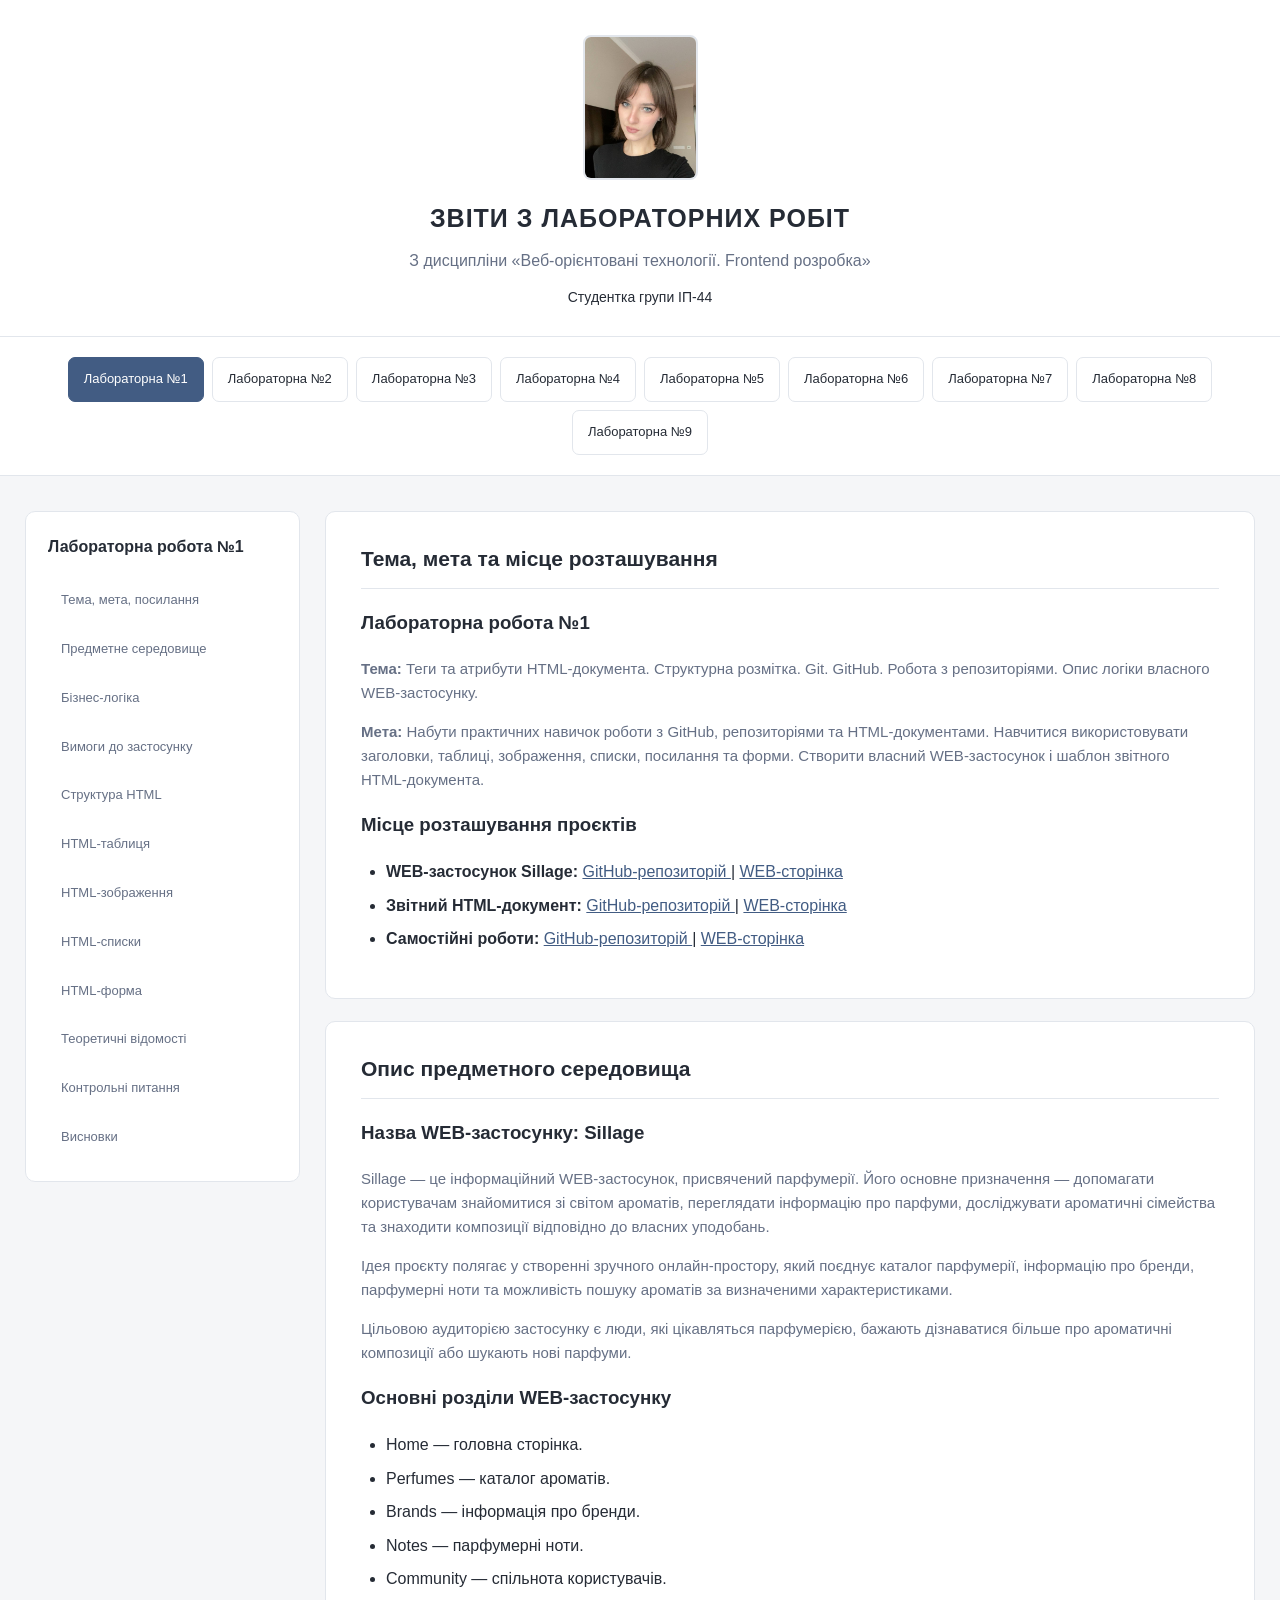
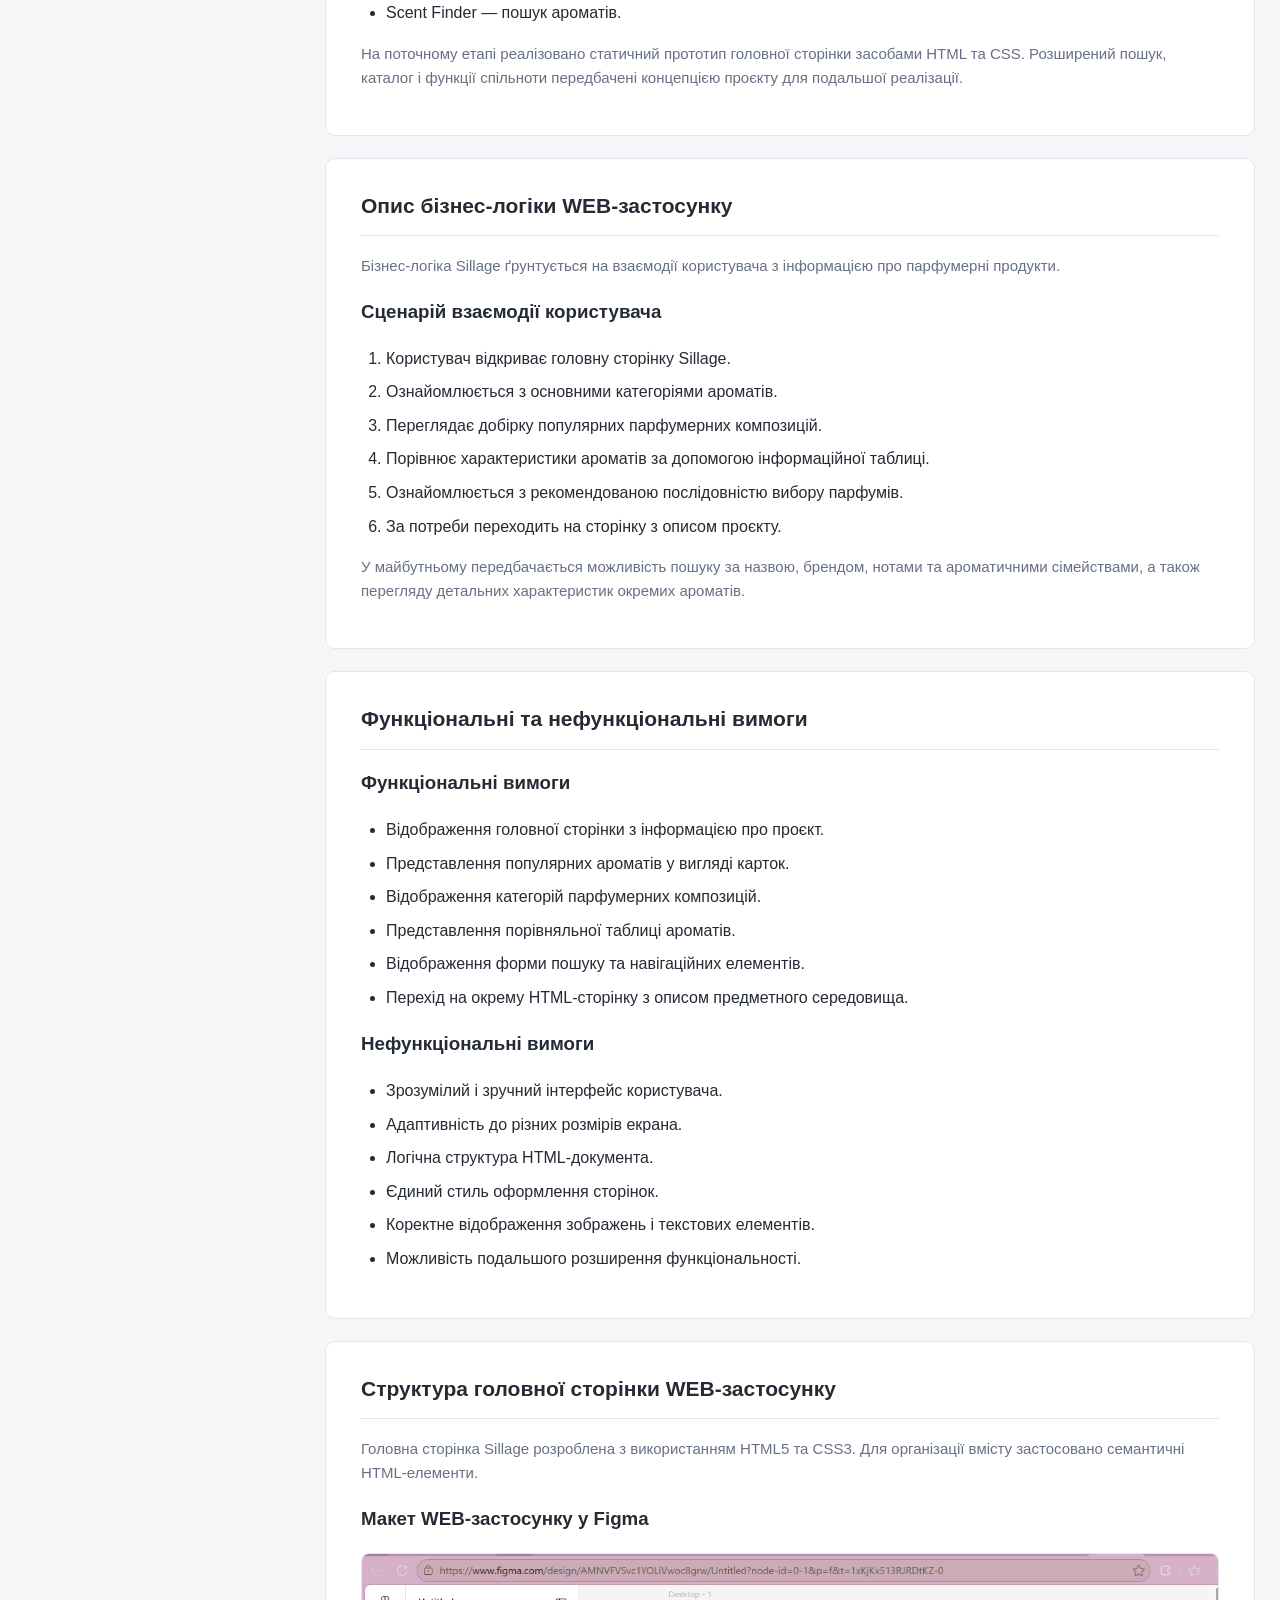
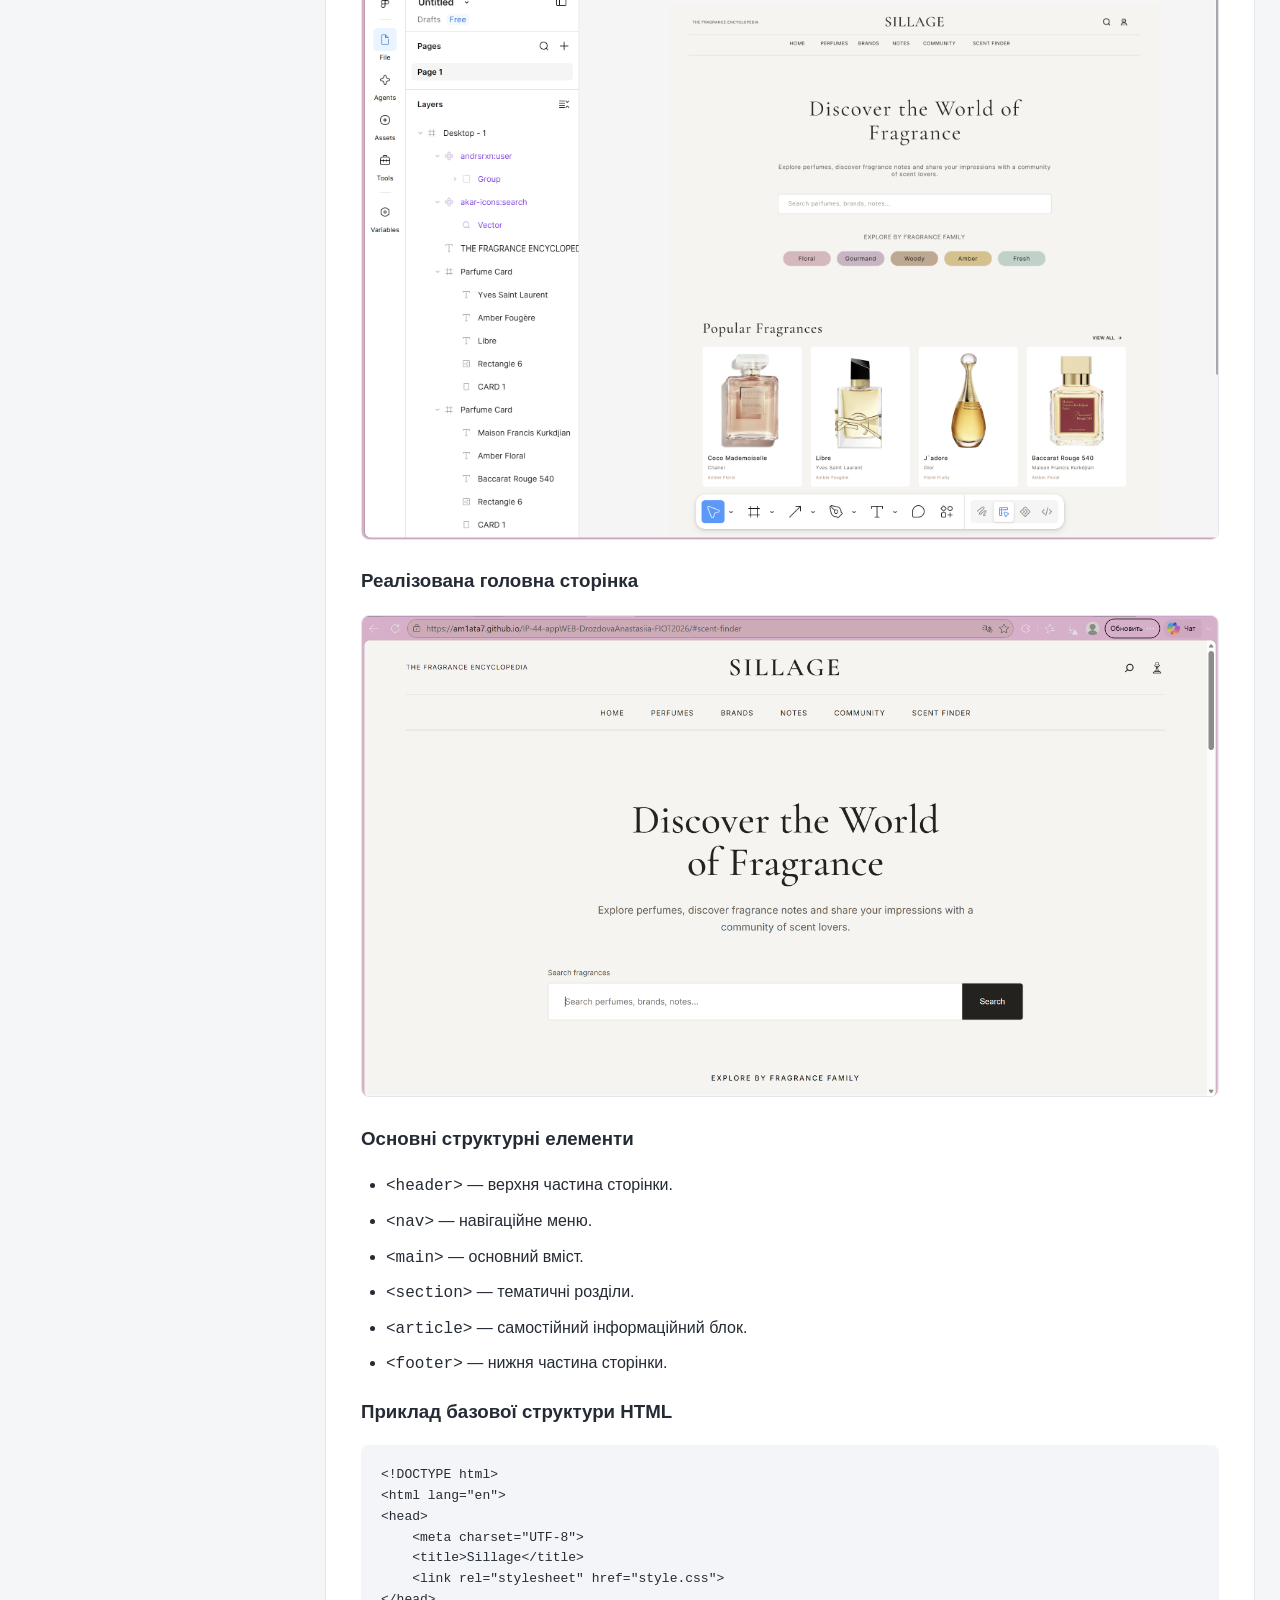
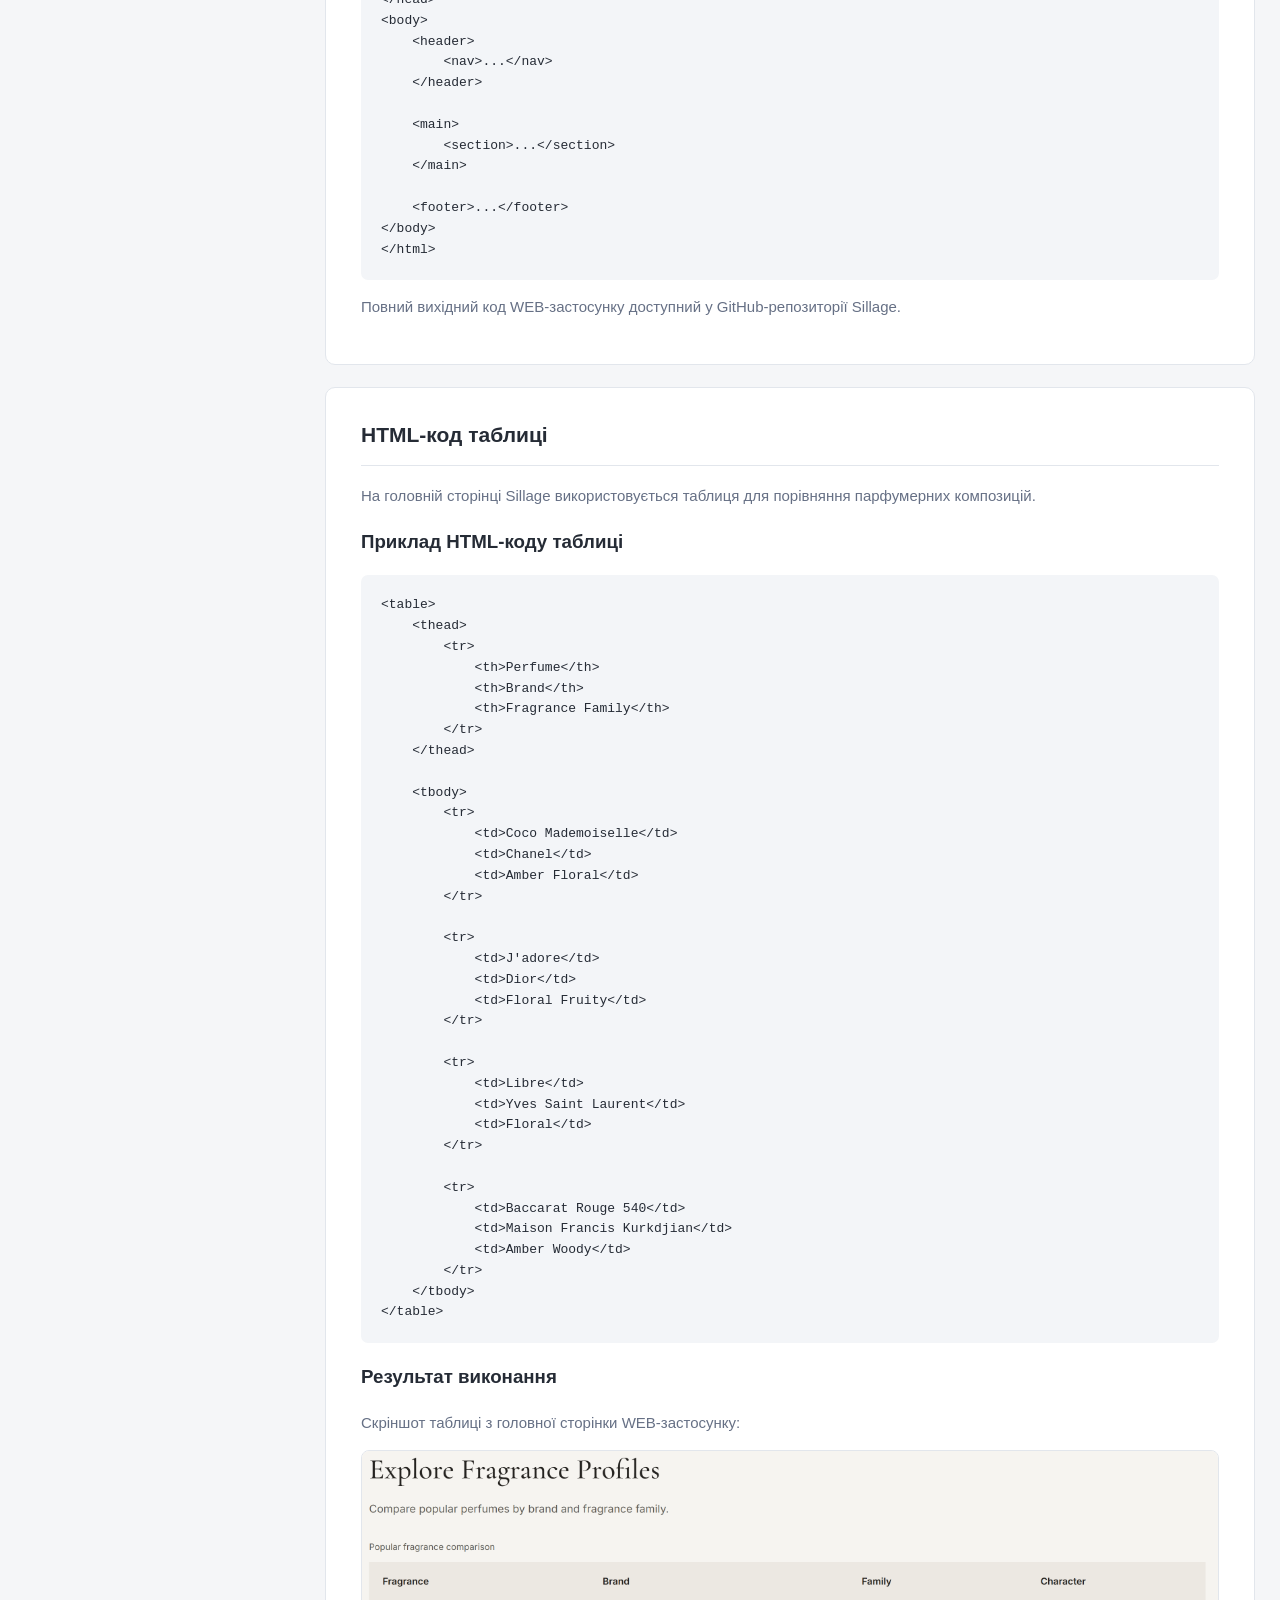
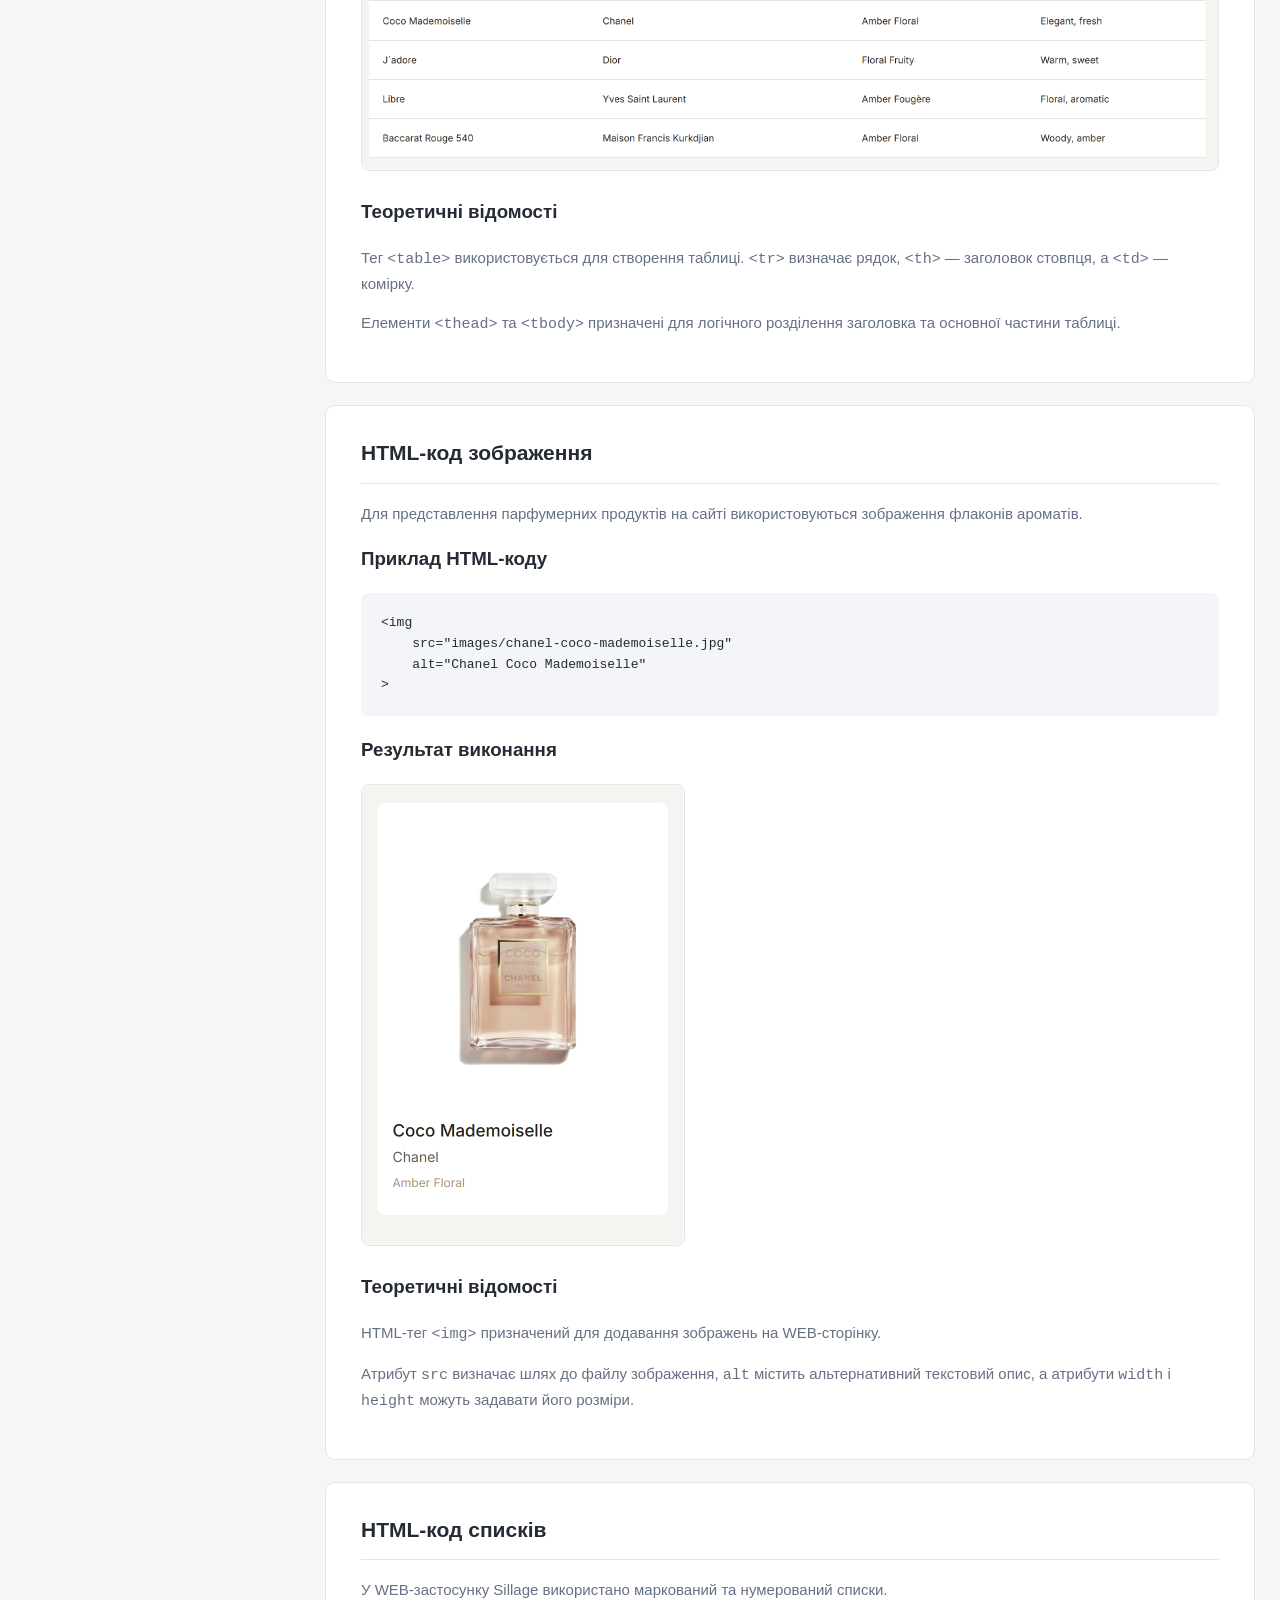
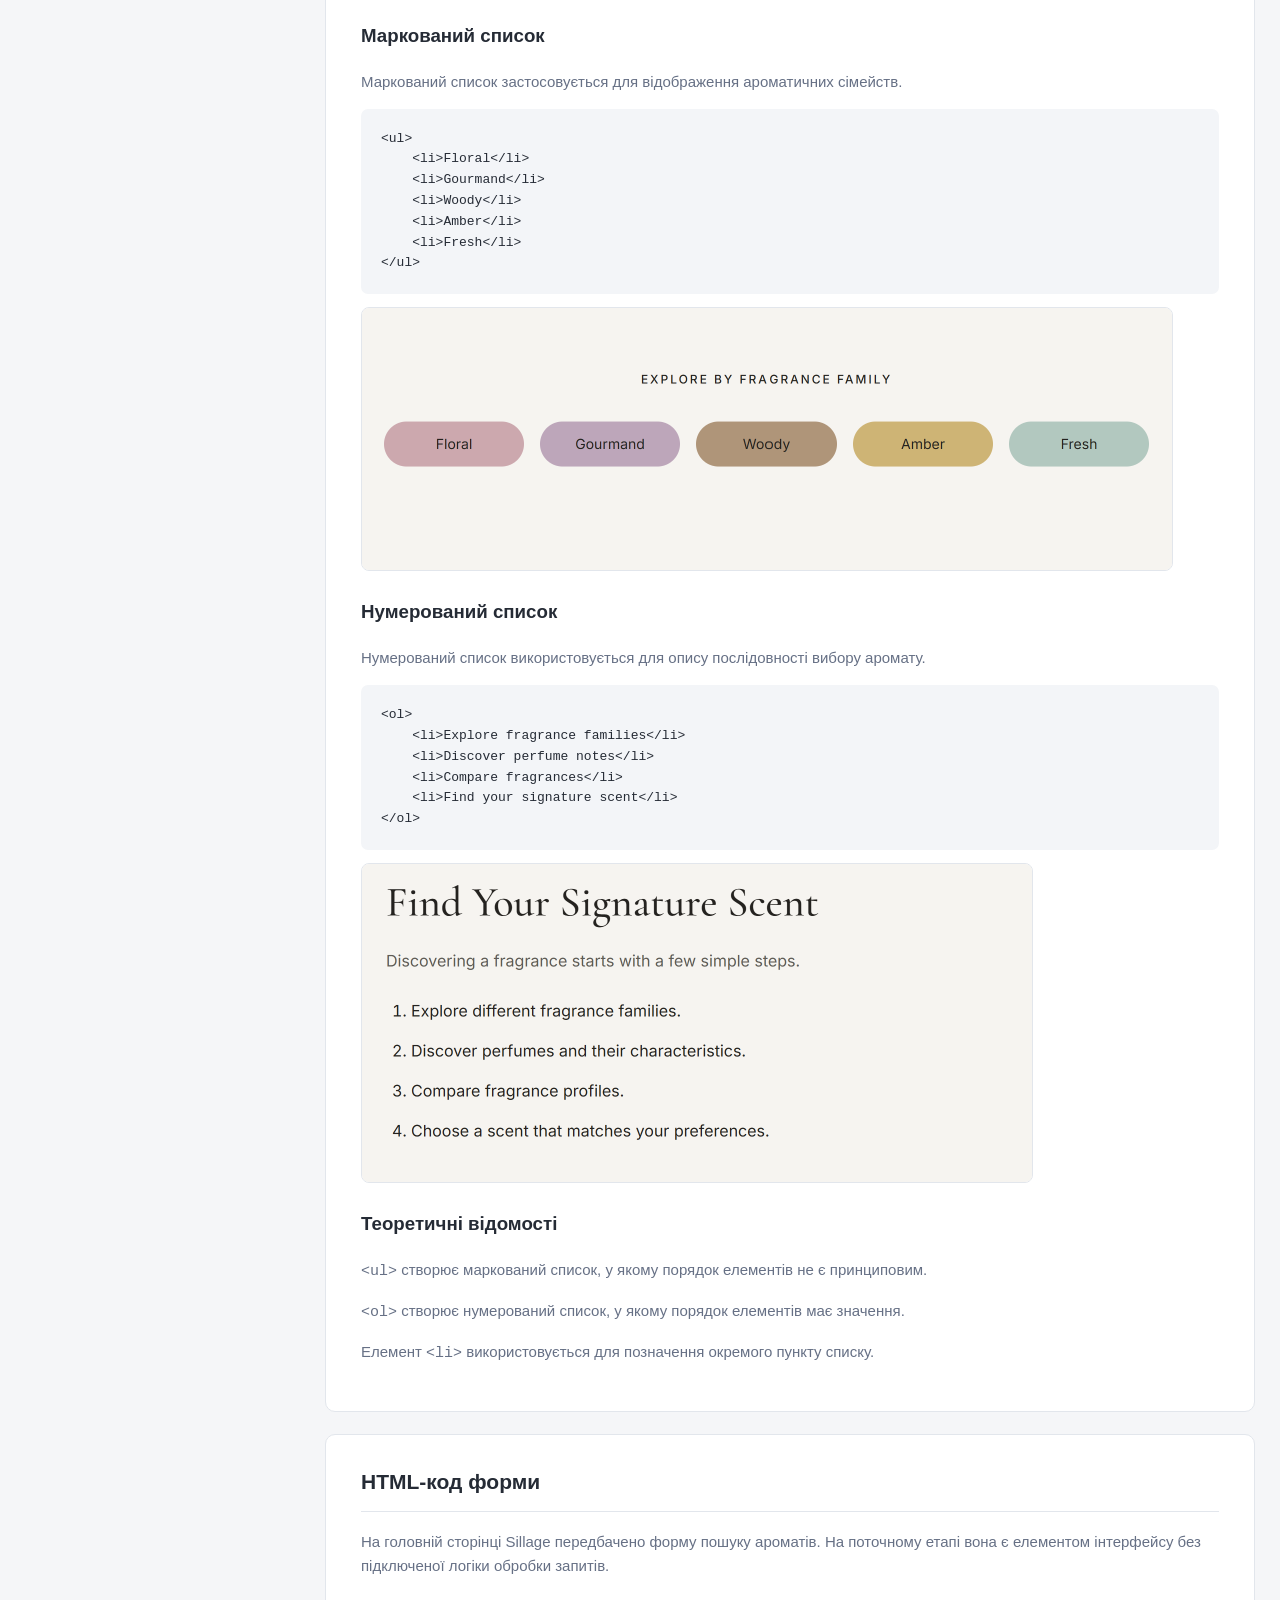
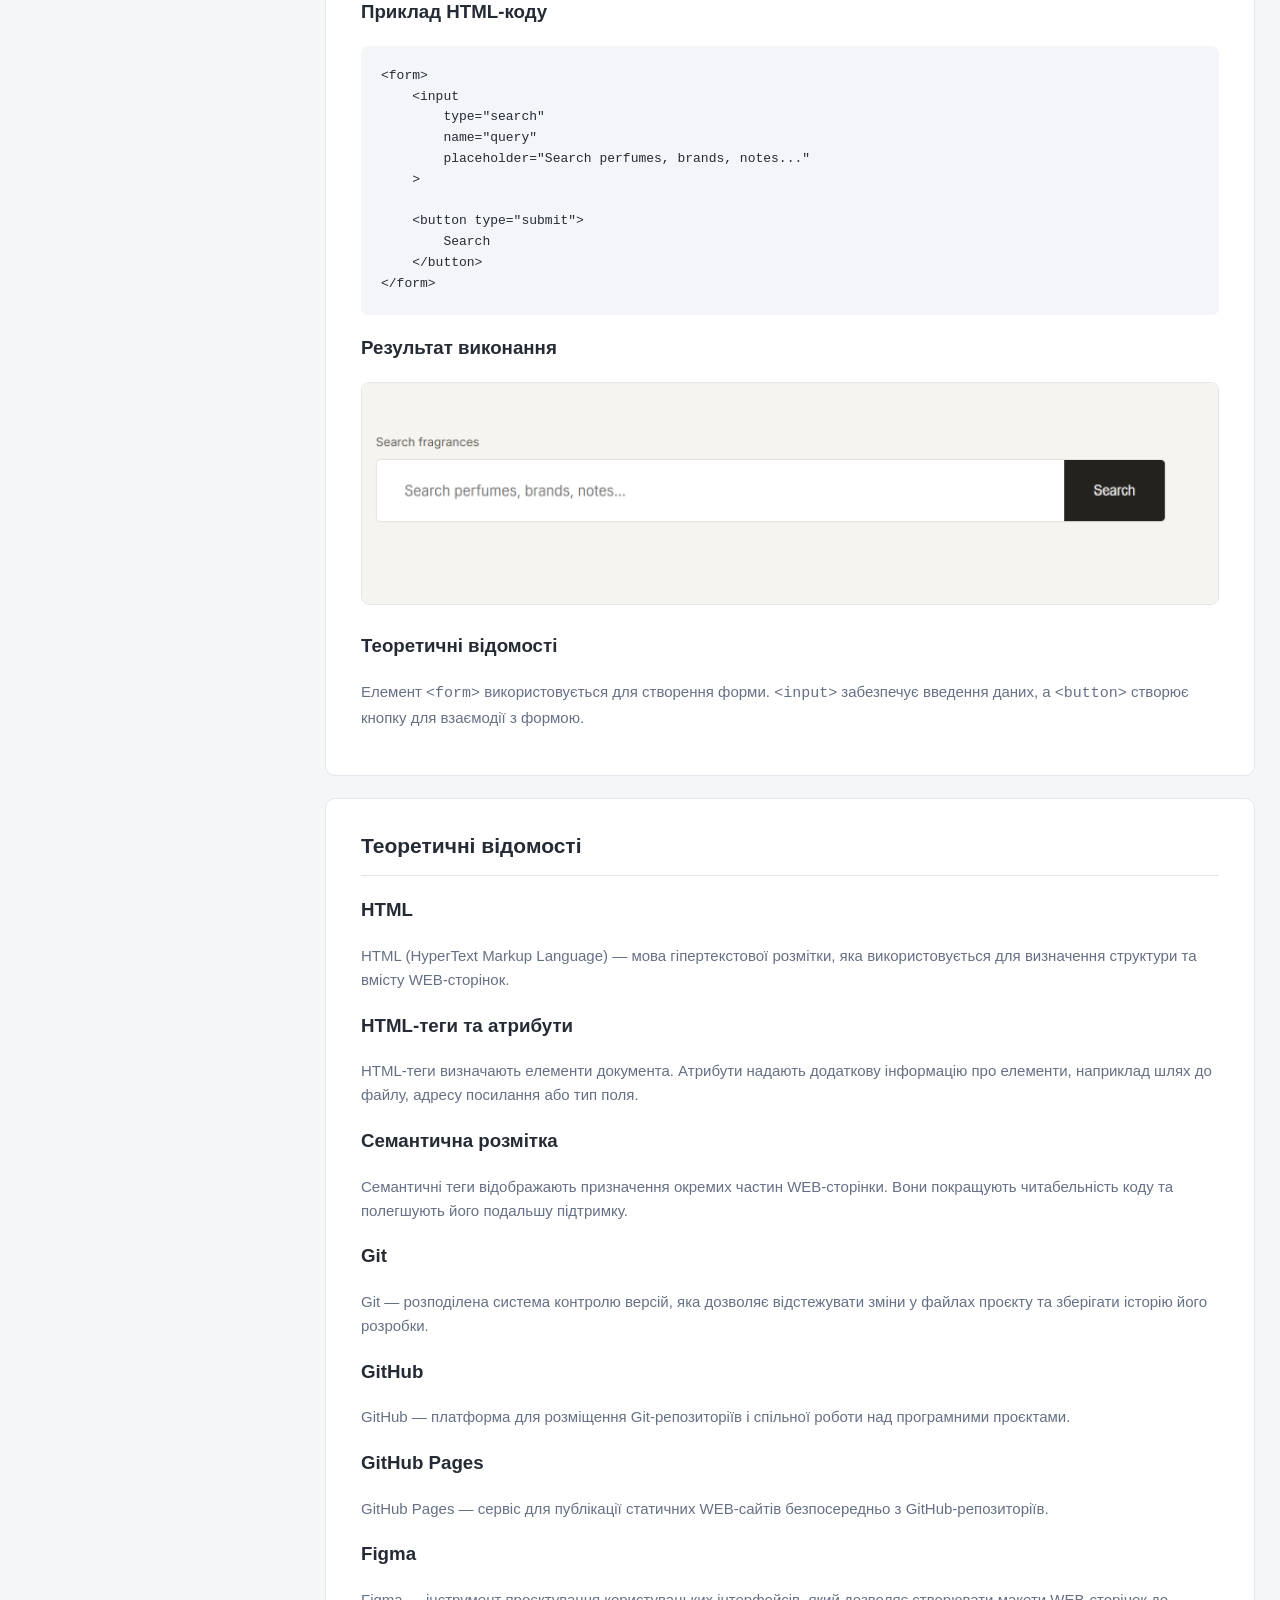
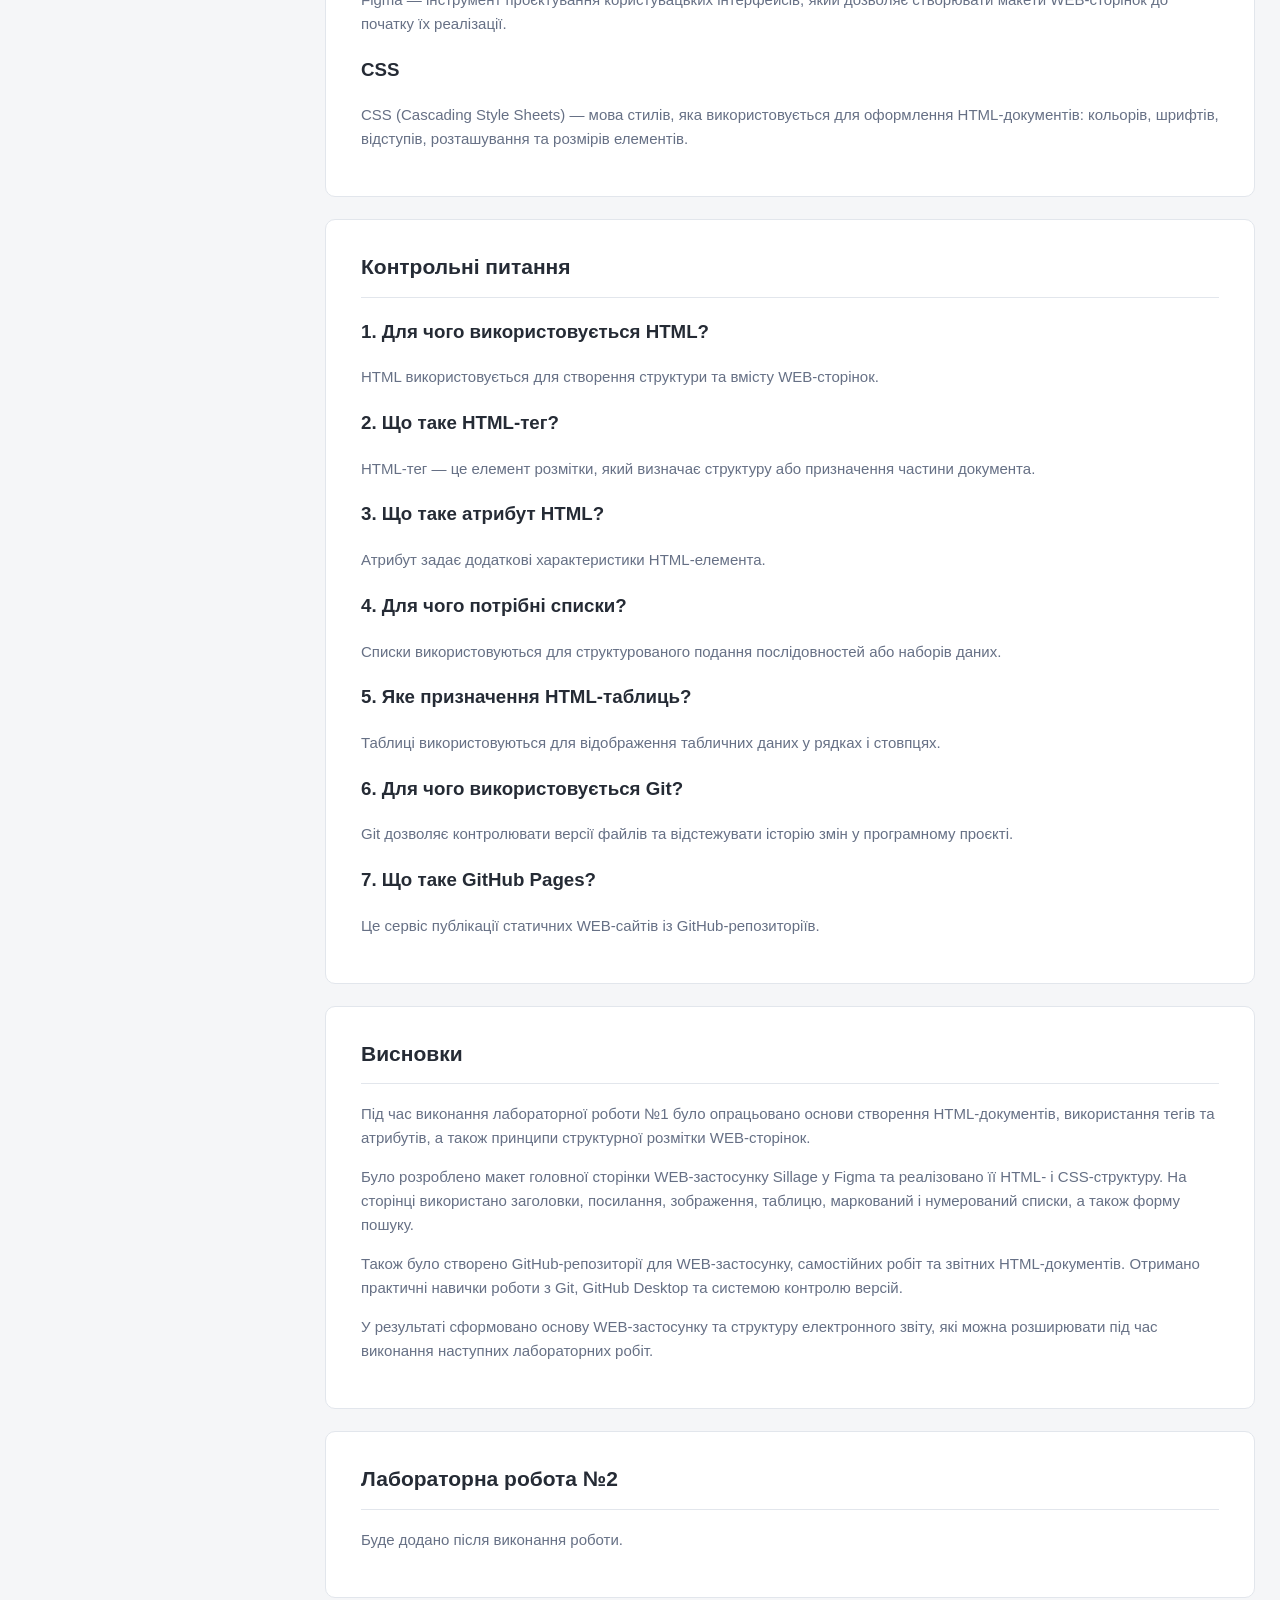
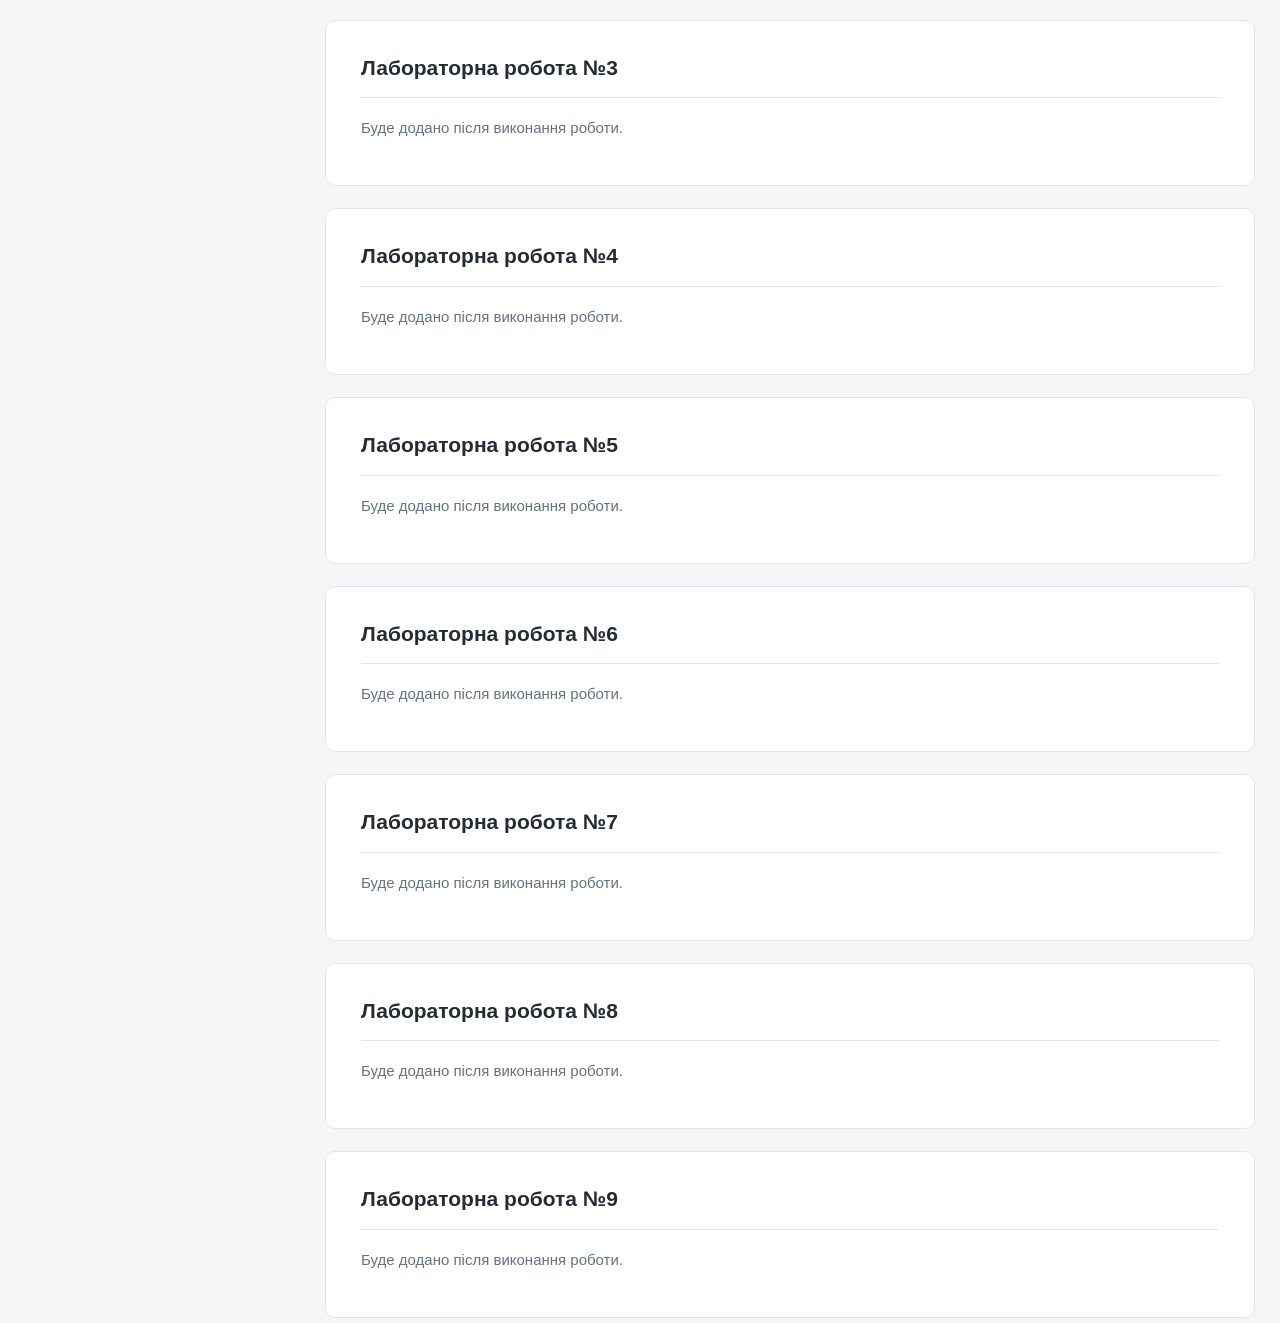
==== index.html @ 26694359 "lab1" ====
<!DOCTYPE html>
<html lang="uk">
<head>
    <meta charset="UTF-8">
    <meta name="viewport" content="width=device-width, initial-scale=1.0">
    <title>Звіти з лабораторних робіт | ІП-44</title>
    <link rel="stylesheet" href="style.css">
</head>

<body>

    <header>
        <img
            src="images/student.jpg"
            alt="Фото студентки"
            class="student-photo"
        >

        <h1>ЗВІТИ З ЛАБОРАТОРНИХ РОБІТ</h1>

        <h2>
            З дисципліни «Веб-орієнтовані технології.
            Frontend розробка»
        </h2>

        <p>Студентка групи ІП-44</p>
    </header>

    <!-- НАВІГАЦІЯ ЗА ЛАБОРАТОРНИМИ РОБОТАМИ -->

    <nav class="labs-navigation">
        <a href="#lab1">Лабораторна №1</a>
        <a href="#lab2">Лабораторна №2</a>
        <a href="#lab3">Лабораторна №3</a>
        <a href="#lab4">Лабораторна №4</a>
        <a href="#lab5">Лабораторна №5</a>
        <a href="#lab6">Лабораторна №6</a>
        <a href="#lab7">Лабораторна №7</a>
        <a href="#lab8">Лабораторна №8</a>
        <a href="#lab9">Лабораторна №9</a>
    </nav>

    <div class="report-layout" id="lab1">

        <!-- БІЧНЕ МЕНЮ -->

        <aside>
            <h3>Лабораторна робота №1</h3>

            <nav class="side-navigation">
                <a href="#topic">Тема, мета, посилання</a>
                <a href="#description">Предметне середовище</a>
                <a href="#business">Бізнес-логіка</a>
                <a href="#requirements">Вимоги до застосунку</a>
                <a href="#structure">Структура HTML</a>
                <a href="#table">HTML-таблиця</a>
                <a href="#image">HTML-зображення</a>
                <a href="#lists">HTML-списки</a>
                <a href="#form">HTML-форма</a>
                <a href="#theory">Теоретичні відомості</a>
                <a href="#questions">Контрольні питання</a>
                <a href="#conclusion">Висновки</a>
            </nav>
        </aside>

        <!-- ОСНОВНИЙ ЗМІСТ -->

        <main>

            <!-- ТЕМА ТА МЕТА -->

            <section id="topic">
                <h2>Тема, мета та місце розташування</h2>

                <h3>Лабораторна робота №1</h3>

                <p>
                    <strong>Тема:</strong>
                    Теги та атрибути HTML-документа.
                    Структурна розмітка. Git. GitHub.
                    Робота з репозиторіями.
                    Опис логіки власного WEB-застосунку.
                </p>

                <p>
                    <strong>Мета:</strong>
                    Набути практичних навичок роботи з GitHub,
                    репозиторіями та HTML-документами.
                    Навчитися використовувати заголовки,
                    таблиці, зображення, списки, посилання
                    та форми. Створити власний WEB-застосунок
                    і шаблон звітного HTML-документа.
                </p>

                <h3>Місце розташування проєктів</h3>

                <ul>
                    <li>
                        <strong>WEB-застосунок Sillage:</strong>
                        <a href="https://github.com/am1ata7/IP-44-appWEB-DrozdovaAnastasiia-FIOT2026"
                           target="_blank" rel="noopener noreferrer">
                            GitHub-репозиторій
                        </a>
                        |
                        <a href="https://am1ata7.github.io/IP-44-appWEB-DrozdovaAnastasiia-FIOT2026/"
                           target="_blank" rel="noopener noreferrer">
                            WEB-сторінка
                        </a>
                    </li>

                    <li>
                        <strong>Звітний HTML-документ:</strong>
                        <a href="https://github.com/am1ata7/IP-44_appRECORD-DrozdovaAnastasiia-FIOT-2026"
                           target="_blank" rel="noopener noreferrer">
                            GitHub-репозиторій
                        </a>
                        |
                        <a href="https://am1ata7.github.io/IP-44_appRECORD-DrozdovaAnastasiia-FIOT-2026/"
                           target="_blank" rel="noopener noreferrer">
                            WEB-сторінка
                        </a>
                    </li>

                    <li>
                        <strong>Самостійні роботи:</strong>
                        <a href="https://github.com/am1ata7/IP-44_INDEPENDENT-DrozdovaAnastasiia-FIOT-2026"
                           target="_blank" rel="noopener noreferrer">
                            GitHub-репозиторій
                        </a>
                        |
                        <a href="https://am1ata7.github.io/IP-44_INDEPENDENT-DrozdovaAnastasiia-FIOT-2026/"
                           target="_blank" rel="noopener noreferrer">
                            WEB-сторінка
                        </a>
                    </li>
                </ul>
            </section>

            <!-- ПРЕДМЕТНЕ СЕРЕДОВИЩЕ -->

            <section id="description">
                <h2>Опис предметного середовища</h2>

                <h3>Назва WEB-застосунку: Sillage</h3>

                <p>
                    Sillage — це інформаційний WEB-застосунок,
                    присвячений парфумерії. Його основне
                    призначення — допомагати користувачам
                    знайомитися зі світом ароматів, переглядати
                    інформацію про парфуми, досліджувати
                    ароматичні сімейства та знаходити
                    композиції відповідно до власних уподобань.
                </p>

                <p>
                    Ідея проєкту полягає у створенні зручного
                    онлайн-простору, який поєднує каталог
                    парфумерії, інформацію про бренди,
                    парфумерні ноти та можливість пошуку
                    ароматів за визначеними характеристиками.
                </p>

                <p>
                    Цільовою аудиторією застосунку є люди,
                    які цікавляться парфумерією, бажають
                    дізнаватися більше про ароматичні
                    композиції або шукають нові парфуми.
                </p>

                <h3>Основні розділи WEB-застосунку</h3>

                <ul>
                    <li>Home — головна сторінка.</li>
                    <li>Perfumes — каталог ароматів.</li>
                    <li>Brands — інформація про бренди.</li>
                    <li>Notes — парфумерні ноти.</li>
                    <li>Community — спільнота користувачів.</li>
                    <li>Scent Finder — пошук ароматів.</li>
                </ul>

                <p>
                    На поточному етапі реалізовано статичний
                    прототип головної сторінки засобами
                    HTML та CSS. Розширений пошук, каталог
                    і функції спільноти передбачені
                    концепцією проєкту для подальшої реалізації.
                </p>
            </section>

            <!-- БІЗНЕС-ЛОГІКА -->

            <section id="business">
                <h2>Опис бізнес-логіки WEB-застосунку</h2>

                <p>
                    Бізнес-логіка Sillage ґрунтується
                    на взаємодії користувача з інформацією
                    про парфумерні продукти.
                </p>

                <h3>Сценарій взаємодії користувача</h3>

                <ol>
                    <li>
                        Користувач відкриває головну
                        сторінку Sillage.
                    </li>
                    <li>
                        Ознайомлюється з основними
                        категоріями ароматів.
                    </li>
                    <li>
                        Переглядає добірку популярних
                        парфумерних композицій.
                    </li>
                    <li>
                        Порівнює характеристики ароматів
                        за допомогою інформаційної таблиці.
                    </li>
                    <li>
                        Ознайомлюється з рекомендованою
                        послідовністю вибору парфумів.
                    </li>
                    <li>
                        За потреби переходить на сторінку
                        з описом проєкту.
                    </li>
                </ol>

                <p>
                    У майбутньому передбачається можливість
                    пошуку за назвою, брендом, нотами
                    та ароматичними сімействами,
                    а також перегляду детальних
                    характеристик окремих ароматів.
                </p>
            </section>

            <!-- ВИМОГИ -->

            <section id="requirements">
                <h2>Функціональні та нефункціональні вимоги</h2>

                <h3>Функціональні вимоги</h3>

                <ul>
                    <li>
                        Відображення головної сторінки
                        з інформацією про проєкт.
                    </li>
                    <li>
                        Представлення популярних ароматів
                        у вигляді карток.
                    </li>
                    <li>
                        Відображення категорій
                        парфумерних композицій.
                    </li>
                    <li>
                        Представлення порівняльної
                        таблиці ароматів.
                    </li>
                    <li>
                        Відображення форми пошуку
                        та навігаційних елементів.
                    </li>
                    <li>
                        Перехід на окрему HTML-сторінку
                        з описом предметного середовища.
                    </li>
                </ul>

                <h3>Нефункціональні вимоги</h3>

                <ul>
                    <li>
                        Зрозумілий і зручний
                        інтерфейс користувача.
                    </li>
                    <li>
                        Адаптивність до різних
                        розмірів екрана.
                    </li>
                    <li>
                        Логічна структура HTML-документа.
                    </li>
                    <li>
                        Єдиний стиль оформлення сторінок.
                    </li>
                    <li>
                        Коректне відображення зображень
                        і текстових елементів.
                    </li>
                    <li>
                        Можливість подальшого
                        розширення функціональності.
                    </li>
                </ul>
            </section>

            <!-- СТРУКТУРА HTML -->

            <section id="structure">
                <h2>Структура головної сторінки WEB-застосунку</h2>

                <p>
                    Головна сторінка Sillage розроблена
                    з використанням HTML5 та CSS3.
                    Для організації вмісту застосовано
                    семантичні HTML-елементи.
                </p>

                <h3>Макет WEB-застосунку у Figma</h3>

                <img
                    class="report-image"
                    src="images/figma-mockup.png"
                    alt="Макет головної сторінки Sillage у Figma"
                    loading="lazy"
                >

                <h3>Реалізована головна сторінка</h3>

                <img
                    class="report-image"
                    src="images/sillage-home.png"
                    alt="Головна сторінка WEB-застосунку Sillage"
                    loading="lazy"
                >

                <h3>Основні структурні елементи</h3>

                <ul>
                    <li>
                        <code>&lt;header&gt;</code> —
                        верхня частина сторінки.
                    </li>
                    <li>
                        <code>&lt;nav&gt;</code> —
                        навігаційне меню.
                    </li>
                    <li>
                        <code>&lt;main&gt;</code> —
                        основний вміст.
                    </li>
                    <li>
                        <code>&lt;section&gt;</code> —
                        тематичні розділи.
                    </li>
                    <li>
                        <code>&lt;article&gt;</code> —
                        самостійний інформаційний блок.
                    </li>
                    <li>
                        <code>&lt;footer&gt;</code> —
                        нижня частина сторінки.
                    </li>
                </ul>

                <h3>Приклад базової структури HTML</h3>

                <pre><code>&lt;!DOCTYPE html&gt;
&lt;html lang="en"&gt;
&lt;head&gt;
    &lt;meta charset="UTF-8"&gt;
    &lt;title&gt;Sillage&lt;/title&gt;
    &lt;link rel="stylesheet" href="style.css"&gt;
&lt;/head&gt;
&lt;body&gt;
    &lt;header&gt;
        &lt;nav&gt;...&lt;/nav&gt;
    &lt;/header&gt;

    &lt;main&gt;
        &lt;section&gt;...&lt;/section&gt;
    &lt;/main&gt;

    &lt;footer&gt;...&lt;/footer&gt;
&lt;/body&gt;
&lt;/html&gt;</code></pre>

                <p>
                    Повний вихідний код WEB-застосунку
                    доступний у GitHub-репозиторії Sillage.
                </p>
            </section>

            <!-- ТАБЛИЦЯ -->

            <section id="table">
                <h2>HTML-код таблиці</h2>

                <p>
                    На головній сторінці Sillage
                    використовується таблиця для порівняння
                    парфумерних композицій.
                </p>

                <h3>Приклад HTML-коду таблиці</h3>

                <pre><code>&lt;table&gt;
    &lt;thead&gt;
        &lt;tr&gt;
            &lt;th&gt;Perfume&lt;/th&gt;
            &lt;th&gt;Brand&lt;/th&gt;
            &lt;th&gt;Fragrance Family&lt;/th&gt;
        &lt;/tr&gt;
    &lt;/thead&gt;

    &lt;tbody&gt;
        &lt;tr&gt;
            &lt;td&gt;Coco Mademoiselle&lt;/td&gt;
            &lt;td&gt;Chanel&lt;/td&gt;
            &lt;td&gt;Amber Floral&lt;/td&gt;
        &lt;/tr&gt;

        &lt;tr&gt;
            &lt;td&gt;J'adore&lt;/td&gt;
            &lt;td&gt;Dior&lt;/td&gt;
            &lt;td&gt;Floral Fruity&lt;/td&gt;
        &lt;/tr&gt;

        &lt;tr&gt;
            &lt;td&gt;Libre&lt;/td&gt;
            &lt;td&gt;Yves Saint Laurent&lt;/td&gt;
            &lt;td&gt;Floral&lt;/td&gt;
        &lt;/tr&gt;

        &lt;tr&gt;
            &lt;td&gt;Baccarat Rouge 540&lt;/td&gt;
            &lt;td&gt;Maison Francis Kurkdjian&lt;/td&gt;
            &lt;td&gt;Amber Woody&lt;/td&gt;
        &lt;/tr&gt;
    &lt;/tbody&gt;
&lt;/table&gt;</code></pre>

                <h3>Результат виконання</h3>

                <p>
                    Скріншот таблиці з головної
                    сторінки WEB-застосунку:
                </p>

                <img
                    class="report-image"
                    src="images/table.png"
                    alt="Таблиця порівняння ароматів Sillage"
                    loading="lazy"
                >

                <h3>Теоретичні відомості</h3>

                <p>
                    Тег <code>&lt;table&gt;</code>
                    використовується для створення таблиці.
                    <code>&lt;tr&gt;</code> визначає рядок,
                    <code>&lt;th&gt;</code> — заголовок стовпця,
                    а <code>&lt;td&gt;</code> — комірку.
                </p>

                <p>
                    Елементи <code>&lt;thead&gt;</code>
                    та <code>&lt;tbody&gt;</code>
                    призначені для логічного розділення
                    заголовка та основної частини таблиці.
                </p>
            </section>

            <!-- ЗОБРАЖЕННЯ -->

            <section id="image">
                <h2>HTML-код зображення</h2>

                <p>
                    Для представлення парфумерних продуктів
                    на сайті використовуються зображення
                    флаконів ароматів.
                </p>

                <h3>Приклад HTML-коду</h3>

                <pre><code>&lt;img
    src="images/chanel-coco-mademoiselle.jpg"
    alt="Chanel Coco Mademoiselle"
&gt;</code></pre>

                <h3>Результат виконання</h3>

                <img
                    class="report-image"
                    src="images/perfume-card.png"
                    alt="Картка парфумів на сайті Sillage"
                    loading="lazy"
                >

                <h3>Теоретичні відомості</h3>

                <p>
                    HTML-тег <code>&lt;img&gt;</code>
                    призначений для додавання зображень
                    на WEB-сторінку.
                </p>

                <p>
                    Атрибут <code>src</code> визначає
                    шлях до файлу зображення,
                    <code>alt</code> містить альтернативний
                    текстовий опис, а атрибути
                    <code>width</code> і
                    <code>height</code> можуть задавати
                    його розміри.
                </p>
            </section>

            <!-- СПИСКИ -->

            <section id="lists">
                <h2>HTML-код списків</h2>

                <p>
                    У WEB-застосунку Sillage використано
                    маркований та нумерований списки.
                </p>

                <h3>Маркований список</h3>

                <p>
                    Маркований список застосовується
                    для відображення ароматичних сімейств.
                </p>

                <pre><code>&lt;ul&gt;
    &lt;li&gt;Floral&lt;/li&gt;
    &lt;li&gt;Gourmand&lt;/li&gt;
    &lt;li&gt;Woody&lt;/li&gt;
    &lt;li&gt;Amber&lt;/li&gt;
    &lt;li&gt;Fresh&lt;/li&gt;
&lt;/ul&gt;</code></pre>

                <img
                    class="report-image"
                    src="images/unordered-list.png"
                    alt="Маркований список категорій ароматів"
                    loading="lazy"
                >

                <h3>Нумерований список</h3>

                <p>
                    Нумерований список використовується
                    для опису послідовності вибору аромату.
                </p>

                <pre><code>&lt;ol&gt;
    &lt;li&gt;Explore fragrance families&lt;/li&gt;
    &lt;li&gt;Discover perfume notes&lt;/li&gt;
    &lt;li&gt;Compare fragrances&lt;/li&gt;
    &lt;li&gt;Find your signature scent&lt;/li&gt;
&lt;/ol&gt;</code></pre>

                <img
                    class="report-image"
                    src="images/ordered-list.png"
                    alt="Нумерований список вибору аромату"
                    loading="lazy"
                >

                <h3>Теоретичні відомості</h3>

                <p>
                    <code>&lt;ul&gt;</code> створює
                    маркований список, у якому порядок
                    елементів не є принциповим.
                </p>

                <p>
                    <code>&lt;ol&gt;</code> створює
                    нумерований список, у якому порядок
                    елементів має значення.
                </p>

                <p>
                    Елемент <code>&lt;li&gt;</code>
                    використовується для позначення
                    окремого пункту списку.
                </p>
            </section>

            <!-- ФОРМА -->

            <section id="form">
                <h2>HTML-код форми</h2>

                <p>
                    На головній сторінці Sillage
                    передбачено форму пошуку ароматів.
                    На поточному етапі вона є елементом
                    інтерфейсу без підключеної
                    логіки обробки запитів.
                </p>

                <h3>Приклад HTML-коду</h3>

                <pre><code>&lt;form&gt;
    &lt;input
        type="search"
        name="query"
        placeholder="Search perfumes, brands, notes..."
    &gt;

    &lt;button type="submit"&gt;
        Search
    &lt;/button&gt;
&lt;/form&gt;</code></pre>

                <h3>Результат виконання</h3>

                <img
                    class="report-image"
                    src="images/search-form.png"
                    alt="Форма пошуку на сайті Sillage"
                    loading="lazy"
                >

                <h3>Теоретичні відомості</h3>

                <p>
                    Елемент <code>&lt;form&gt;</code>
                    використовується для створення форми.
                    <code>&lt;input&gt;</code> забезпечує
                    введення даних, а
                    <code>&lt;button&gt;</code>
                    створює кнопку для взаємодії
                    з формою.
                </p>
            </section>

            <!-- ТЕОРІЯ -->

            <section id="theory">
                <h2>Теоретичні відомості</h2>

                <h3>HTML</h3>

                <p>
                    HTML (HyperText Markup Language) —
                    мова гіпертекстової розмітки,
                    яка використовується для визначення
                    структури та вмісту WEB-сторінок.
                </p>

                <h3>HTML-теги та атрибути</h3>

                <p>
                    HTML-теги визначають елементи
                    документа. Атрибути надають
                    додаткову інформацію про елементи,
                    наприклад шлях до файлу,
                    адресу посилання або тип поля.
                </p>

                <h3>Семантична розмітка</h3>

                <p>
                    Семантичні теги відображають
                    призначення окремих частин
                    WEB-сторінки. Вони покращують
                    читабельність коду та полегшують
                    його подальшу підтримку.
                </p>

                <h3>Git</h3>

                <p>
                    Git — розподілена система контролю
                    версій, яка дозволяє відстежувати
                    зміни у файлах проєкту та зберігати
                    історію його розробки.
                </p>

                <h3>GitHub</h3>

                <p>
                    GitHub — платформа для розміщення
                    Git-репозиторіїв і спільної роботи
                    над програмними проєктами.
                </p>

                <h3>GitHub Pages</h3>

                <p>
                    GitHub Pages — сервіс для публікації
                    статичних WEB-сайтів безпосередньо
                    з GitHub-репозиторіїв.
                </p>

                <h3>Figma</h3>

                <p>
                    Figma — інструмент проєктування
                    користувацьких інтерфейсів,
                    який дозволяє створювати макети
                    WEB-сторінок до початку їх реалізації.
                </p>

                <h3>CSS</h3>

                <p>
                    CSS (Cascading Style Sheets) —
                    мова стилів, яка використовується
                    для оформлення HTML-документів:
                    кольорів, шрифтів, відступів,
                    розташування та розмірів елементів.
                </p>
            </section>

            <!-- КОНТРОЛЬНІ ПИТАННЯ -->

            <section id="questions">
                <h2>Контрольні питання</h2>

                <h3>1. Для чого використовується HTML?</h3>
                <p>
                    HTML використовується для створення
                    структури та вмісту WEB-сторінок.
                </p>

                <h3>2. Що таке HTML-тег?</h3>
                <p>
                    HTML-тег — це елемент розмітки,
                    який визначає структуру або
                    призначення частини документа.
                </p>

                <h3>3. Що таке атрибут HTML?</h3>
                <p>
                    Атрибут задає додаткові
                    характеристики HTML-елемента.
                </p>

                <h3>4. Для чого потрібні списки?</h3>
                <p>
                    Списки використовуються для
                    структурованого подання
                    послідовностей або наборів даних.
                </p>

                <h3>5. Яке призначення HTML-таблиць?</h3>
                <p>
                    Таблиці використовуються для
                    відображення табличних даних
                    у рядках і стовпцях.
                </p>

                <h3>6. Для чого використовується Git?</h3>
                <p>
                    Git дозволяє контролювати версії
                    файлів та відстежувати історію
                    змін у програмному проєкті.
                </p>

                <h3>7. Що таке GitHub Pages?</h3>
                <p>
                    Це сервіс публікації статичних
                    WEB-сайтів із GitHub-репозиторіїв.
                </p>
            </section>

            <!-- ВИСНОВКИ -->

            <section id="conclusion">
                <h2>Висновки</h2>

                <p>
                    Під час виконання лабораторної
                    роботи №1 було опрацьовано основи
                    створення HTML-документів,
                    використання тегів та атрибутів,
                    а також принципи структурної
                    розмітки WEB-сторінок.
                </p>

                <p>
                    Було розроблено макет головної
                    сторінки WEB-застосунку Sillage
                    у Figma та реалізовано її
                    HTML- і CSS-структуру.
                    На сторінці використано заголовки,
                    посилання, зображення, таблицю,
                    маркований і нумерований списки,
                    а також форму пошуку.
                </p>

                <p>
                    Також було створено GitHub-репозиторії
                    для WEB-застосунку, самостійних
                    робіт та звітних HTML-документів.
                    Отримано практичні навички роботи
                    з Git, GitHub Desktop та
                    системою контролю версій.
                </p>

                <p>
                    У результаті сформовано основу
                    WEB-застосунку та структуру
                    електронного звіту, які можна
                    розширювати під час виконання
                    наступних лабораторних робіт.
                </p>
            </section>

            <!-- МАЙБУТНІ ЛАБОРАТОРНІ -->

            <section id="lab2">
                <h2>Лабораторна робота №2</h2>
                <p>Буде додано після виконання роботи.</p>
            </section>

            <section id="lab3">
                <h2>Лабораторна робота №3</h2>
                <p>Буде додано після виконання роботи.</p>
            </section>

            <section id="lab4">
                <h2>Лабораторна робота №4</h2>
                <p>Буде додано після виконання роботи.</p>
            </section>

            <section id="lab5">
                <h2>Лабораторна робота №5</h2>
                <p>Буде додано після виконання роботи.</p>
            </section>

            <section id="lab6">
                <h2>Лабораторна робота №6</h2>
                <p>Буде додано після виконання роботи.</p>
            </section>

            <section id="lab7">
                <h2>Лабораторна робота №7</h2>
                <p>Буде додано після виконання роботи.</p>
            </section>

            <section id="lab8">
                <h2>Лабораторна робота №8</h2>
                <p>Буде додано після виконання роботи.</p>
            </section>

            <section id="lab9">
                <h2>Лабораторна робота №9</h2>
                <p>Буде додано після виконання роботи.</p>
            </section>

        </main>
    </div>

</body>
</html>
---- style.css ----
:root {
    --background: #F5F6F8;
    --surface: #FFFFFF;
    --text: #252B35;
    --muted: #667085;
    --accent: #425C83;
    --accent-light: #EAF0F8;
    --border: #E2E6EC;
}

* {
    box-sizing: border-box;
}

html {
    scroll-behavior: smooth;
}

body {
    margin: 0;
    background: var(--background);
    color: var(--text);
    font-family: Arial, Helvetica, sans-serif;
    line-height: 1.6;
}

header {
    background: var(--surface);
    text-align: center;
    padding: 35px 20px 28px;
    border-bottom: 1px solid var(--border);
}

header h1 {
    font-size: 25px;
    letter-spacing: 1px;
    margin: 0 0 10px;
}

header h2 {
    font-size: 16px;
    font-weight: 400;
    color: var(--muted);
    margin: 0 0 12px;
}

header p {
    margin: 0;
    font-size: 14px;
}

.labs-navigation {
    display: flex;
    justify-content: center;
    flex-wrap: wrap;
    gap: 8px;
    padding: 20px;
    background: var(--surface);
    border-bottom: 1px solid var(--border);
}

.labs-navigation a {
    padding: 11px 15px;
    border: 1px solid var(--border);
    border-radius: 7px;
    color: var(--text);
    text-decoration: none;
    font-size: 13px;
    transition: 0.2s;
}

.labs-navigation a:hover {
    background: var(--accent-light);
    border-color: var(--accent);
}

.labs-navigation a:first-child {
    background: var(--accent);
    border-color: var(--accent);
    color: white;
}

.report-layout {
    max-width: 1450px;
    margin: 35px auto;
    padding: 0 25px;
    display: grid;
    grid-template-columns: 275px minmax(0, 1fr);
    gap: 25px;
    align-items: start;
}

aside {
    background: var(--surface);
    border: 1px solid var(--border);
    border-radius: 10px;
    padding: 22px;
    position: sticky;
    top: 20px;
}

aside h3 {
    font-size: 16px;
    margin: 0 0 20px;
}

.side-navigation {
    display: flex;
    flex-direction: column;
    gap: 6px;
}

.side-navigation a {
    padding: 11px 13px;
    border-radius: 6px;
    color: var(--muted);
    text-decoration: none;
    font-size: 13px;
}

.side-navigation a:hover {
    background: var(--accent-light);
    color: var(--accent);
}

main {
    min-width: 0;
    display: flex;
    flex-direction: column;
    gap: 22px;
}

main section {
    background: var(--surface);
    border: 1px solid var(--border);
    border-radius: 10px;
    padding: 30px 35px;
    scroll-margin-top: 25px;
}

main section h2 {
    font-size: 21px;
    margin: 0 0 18px;
    padding-bottom: 13px;
    border-bottom: 1px solid var(--border);
}

main section p {
    color: var(--muted);
    font-size: 15px;
}

main section ul,
main section ol {
    padding-left: 25px;
}

main section li {
    margin-bottom: 8px;
}

main section a {
    color: var(--accent);
}

pre {
    max-width: 100%;
    overflow-x: auto;
    background: #F3F5F8;
    padding: 20px;
    border-radius: 7px;
    font-size: 13px;
    line-height: 1.6;
}

code {
    font-family: Consolas, monospace;
}

.report-image {
    max-width: 100%;
    height: auto;
    border: 1px solid var(--border);
    border-radius: 8px;
}

@media (max-width: 850px) {
    .report-layout {
        grid-template-columns: 1fr;
        padding: 0 15px;
    }

    aside {
        position: static;
    }

    main section {
        padding: 25px 20px;
    }
}

.student-photo {
    display: block;
    width: 115px;
    height: 145px;
    object-fit: cover;
    object-position: center top;
    border-radius: 8px;
    border: 2px solid #E2E6EC;
    margin: 0 auto 18px;
}
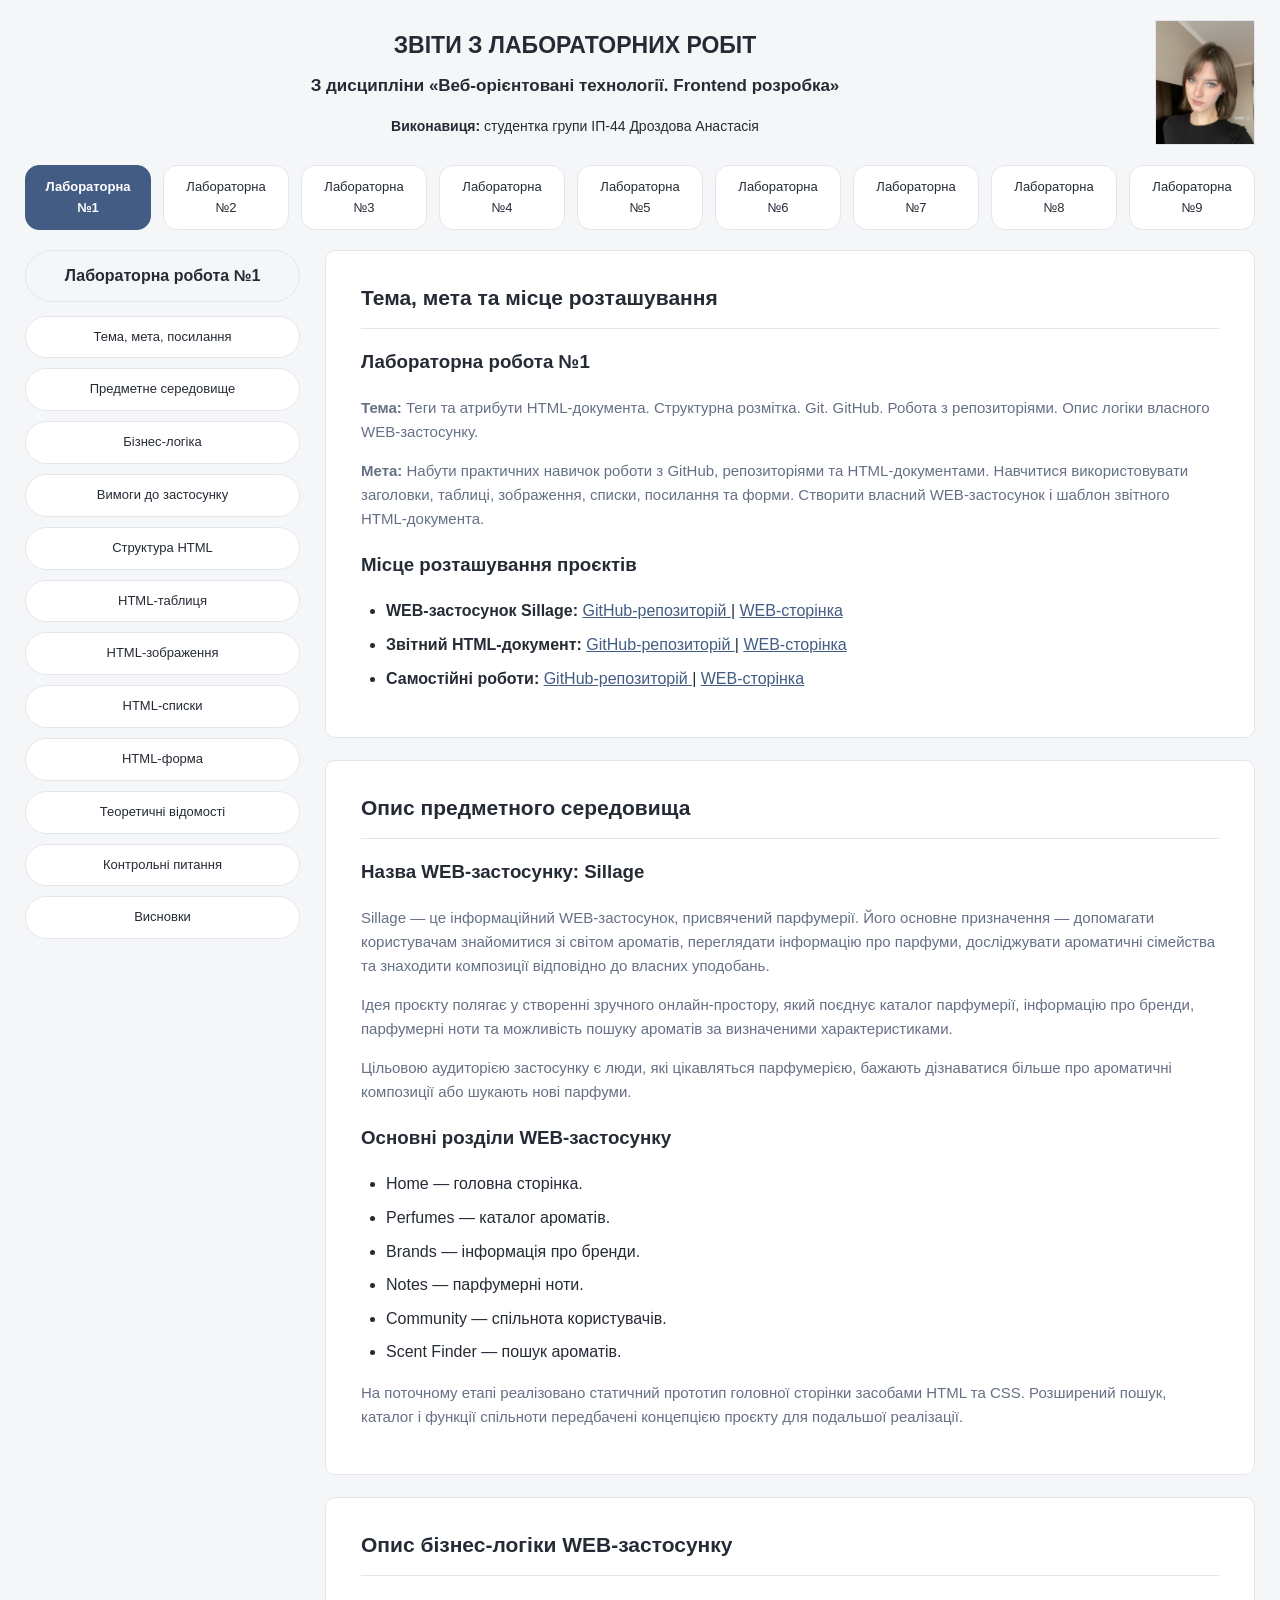
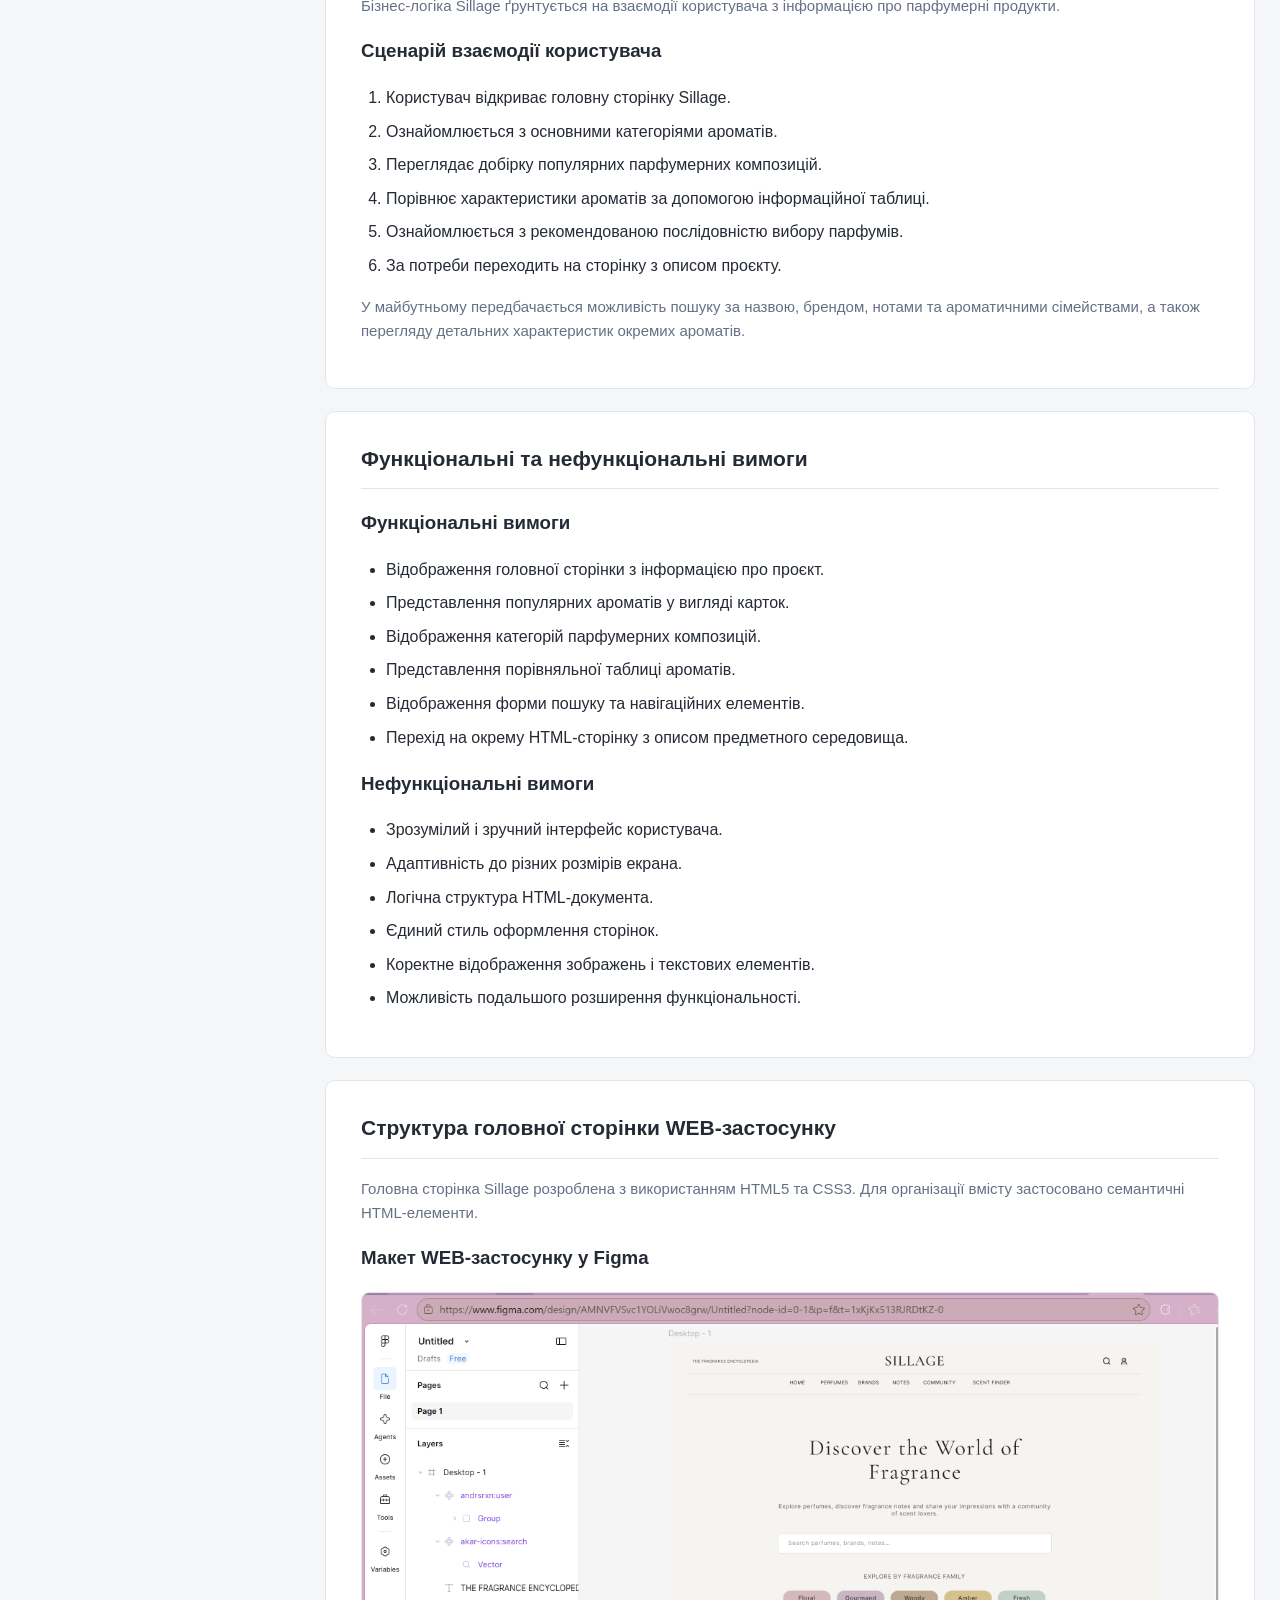
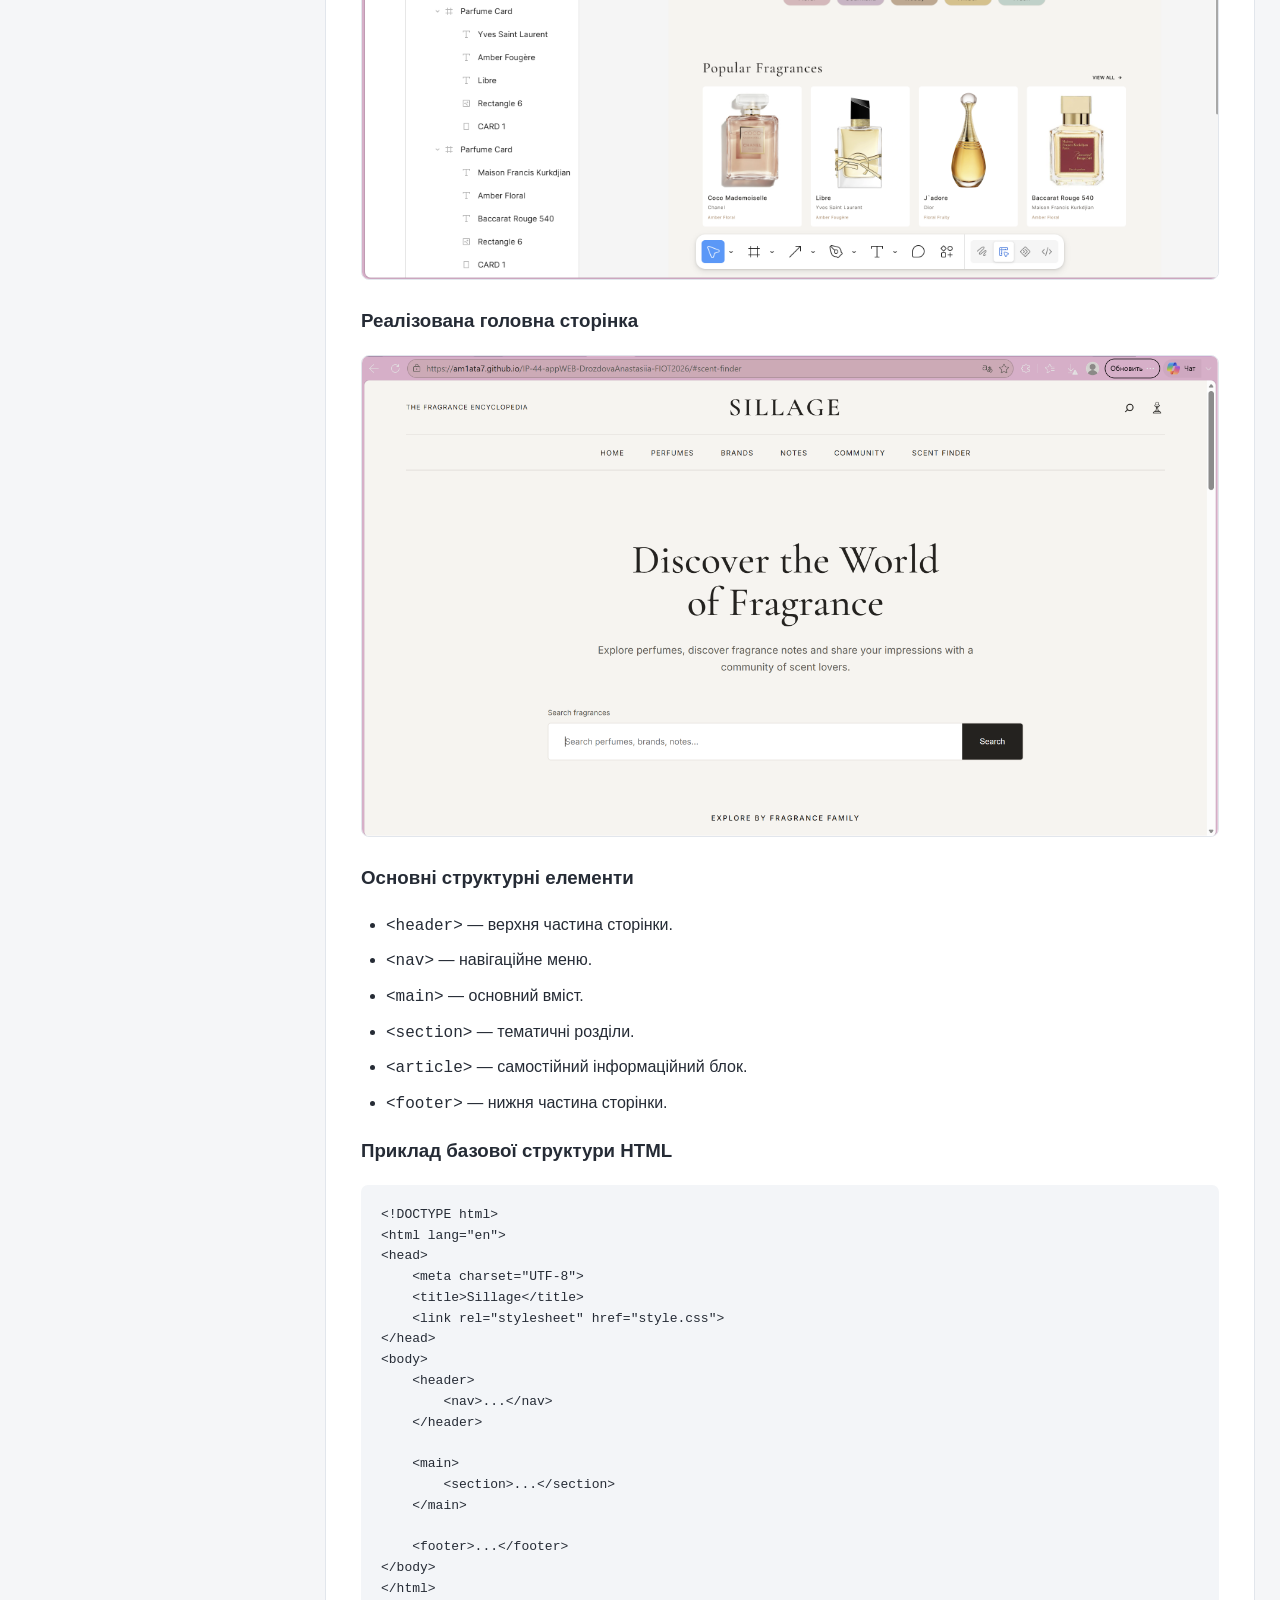
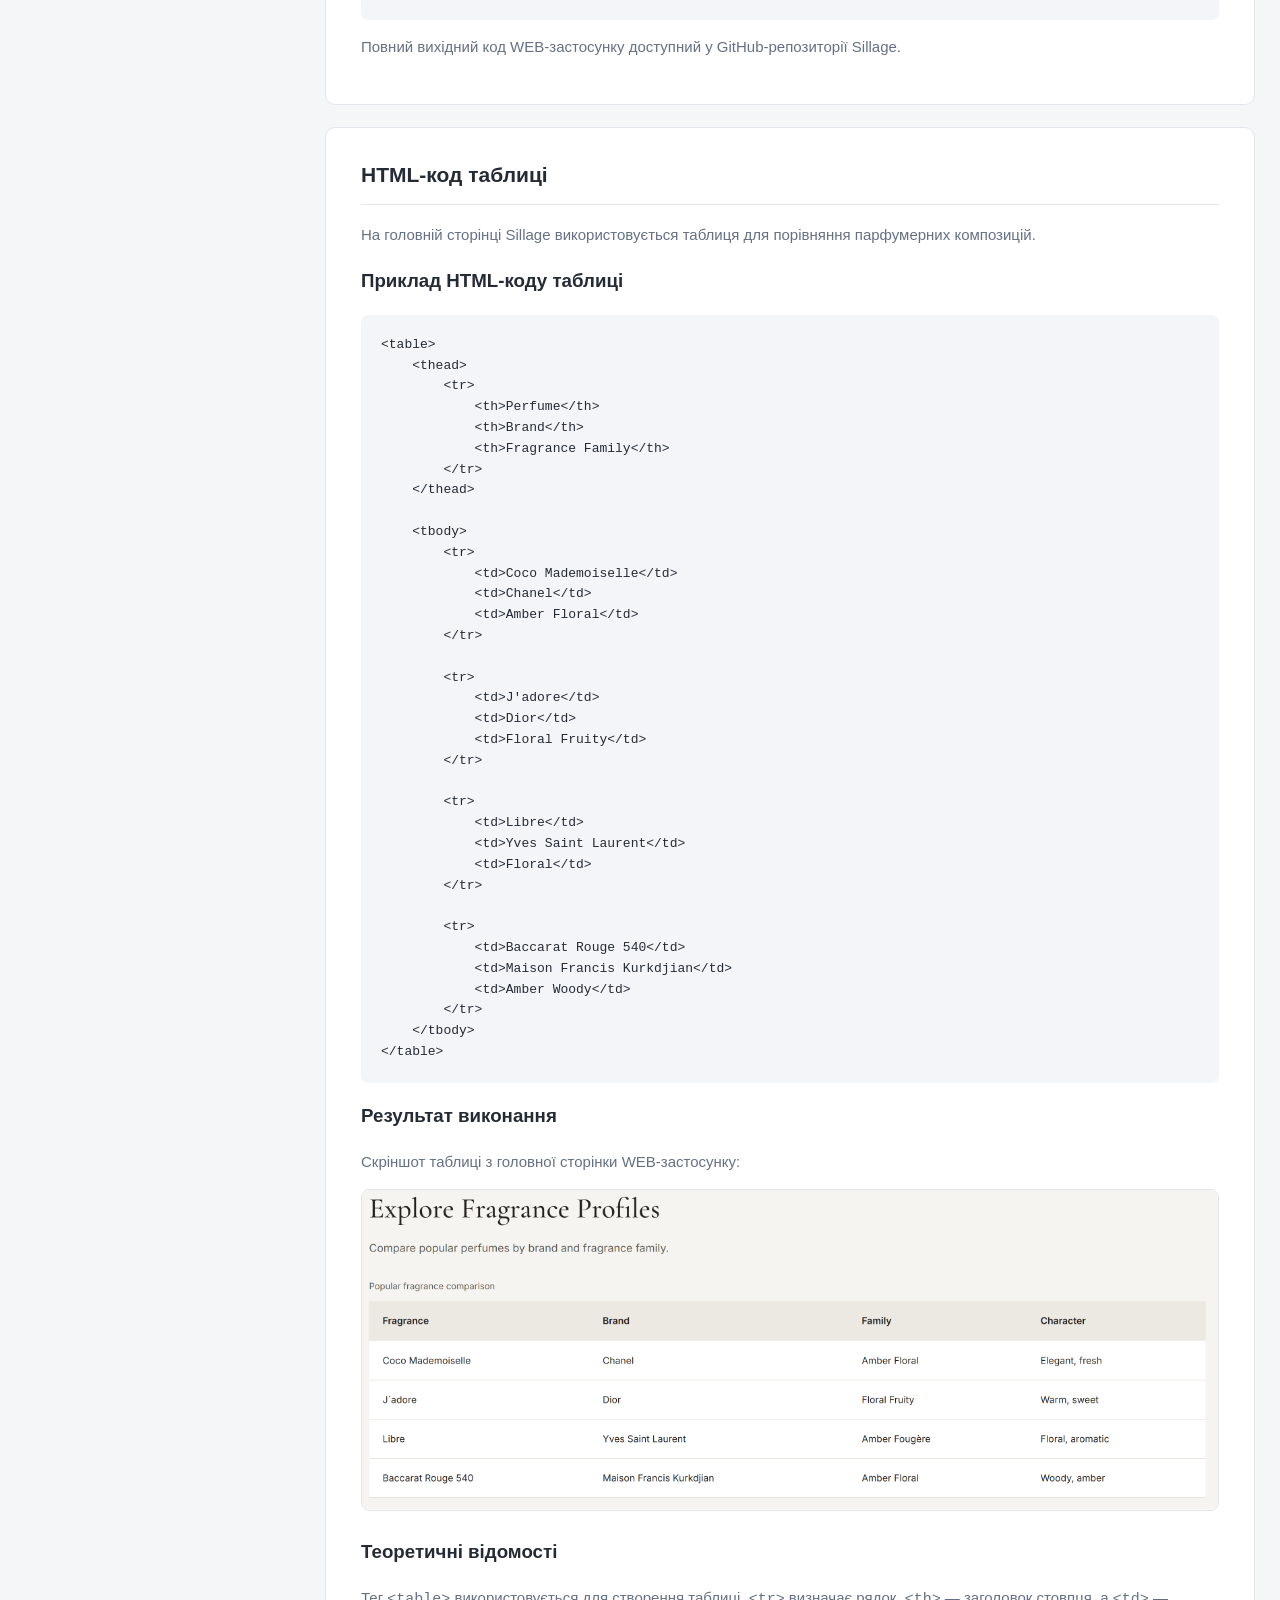
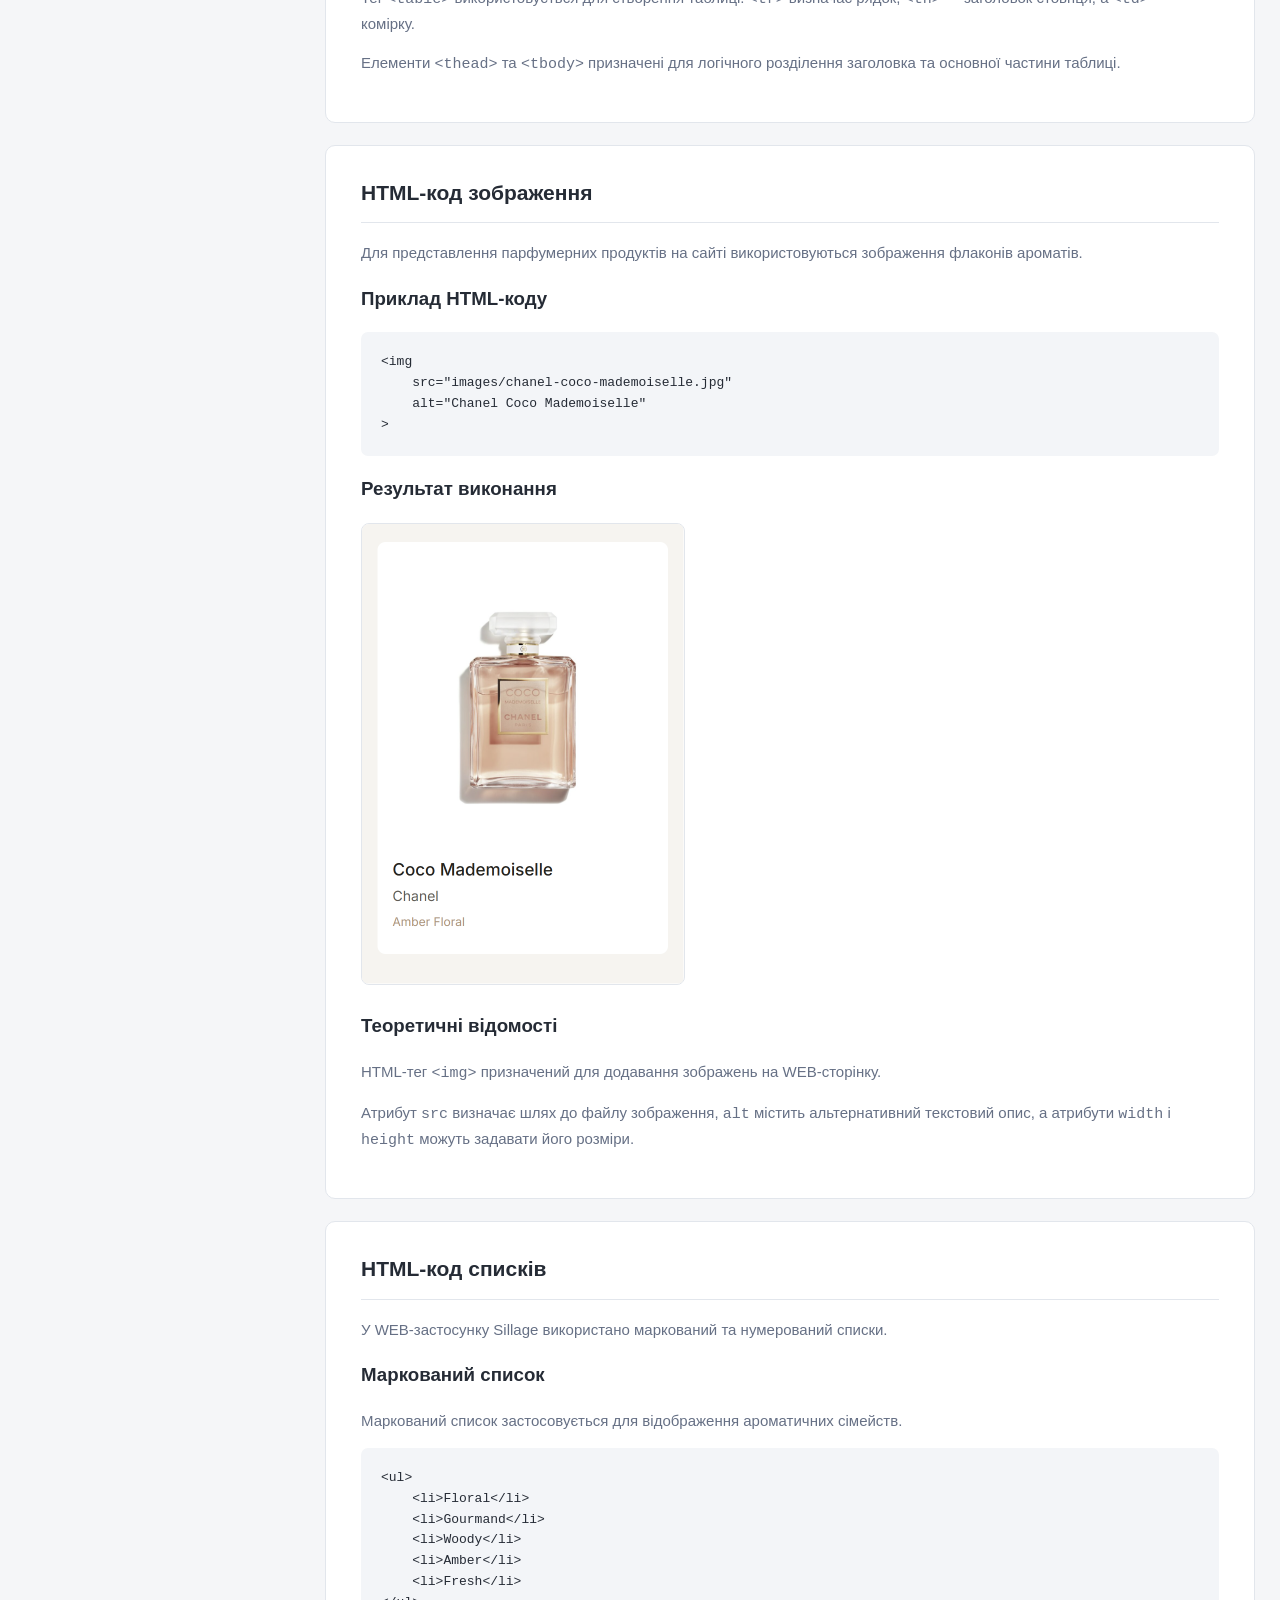
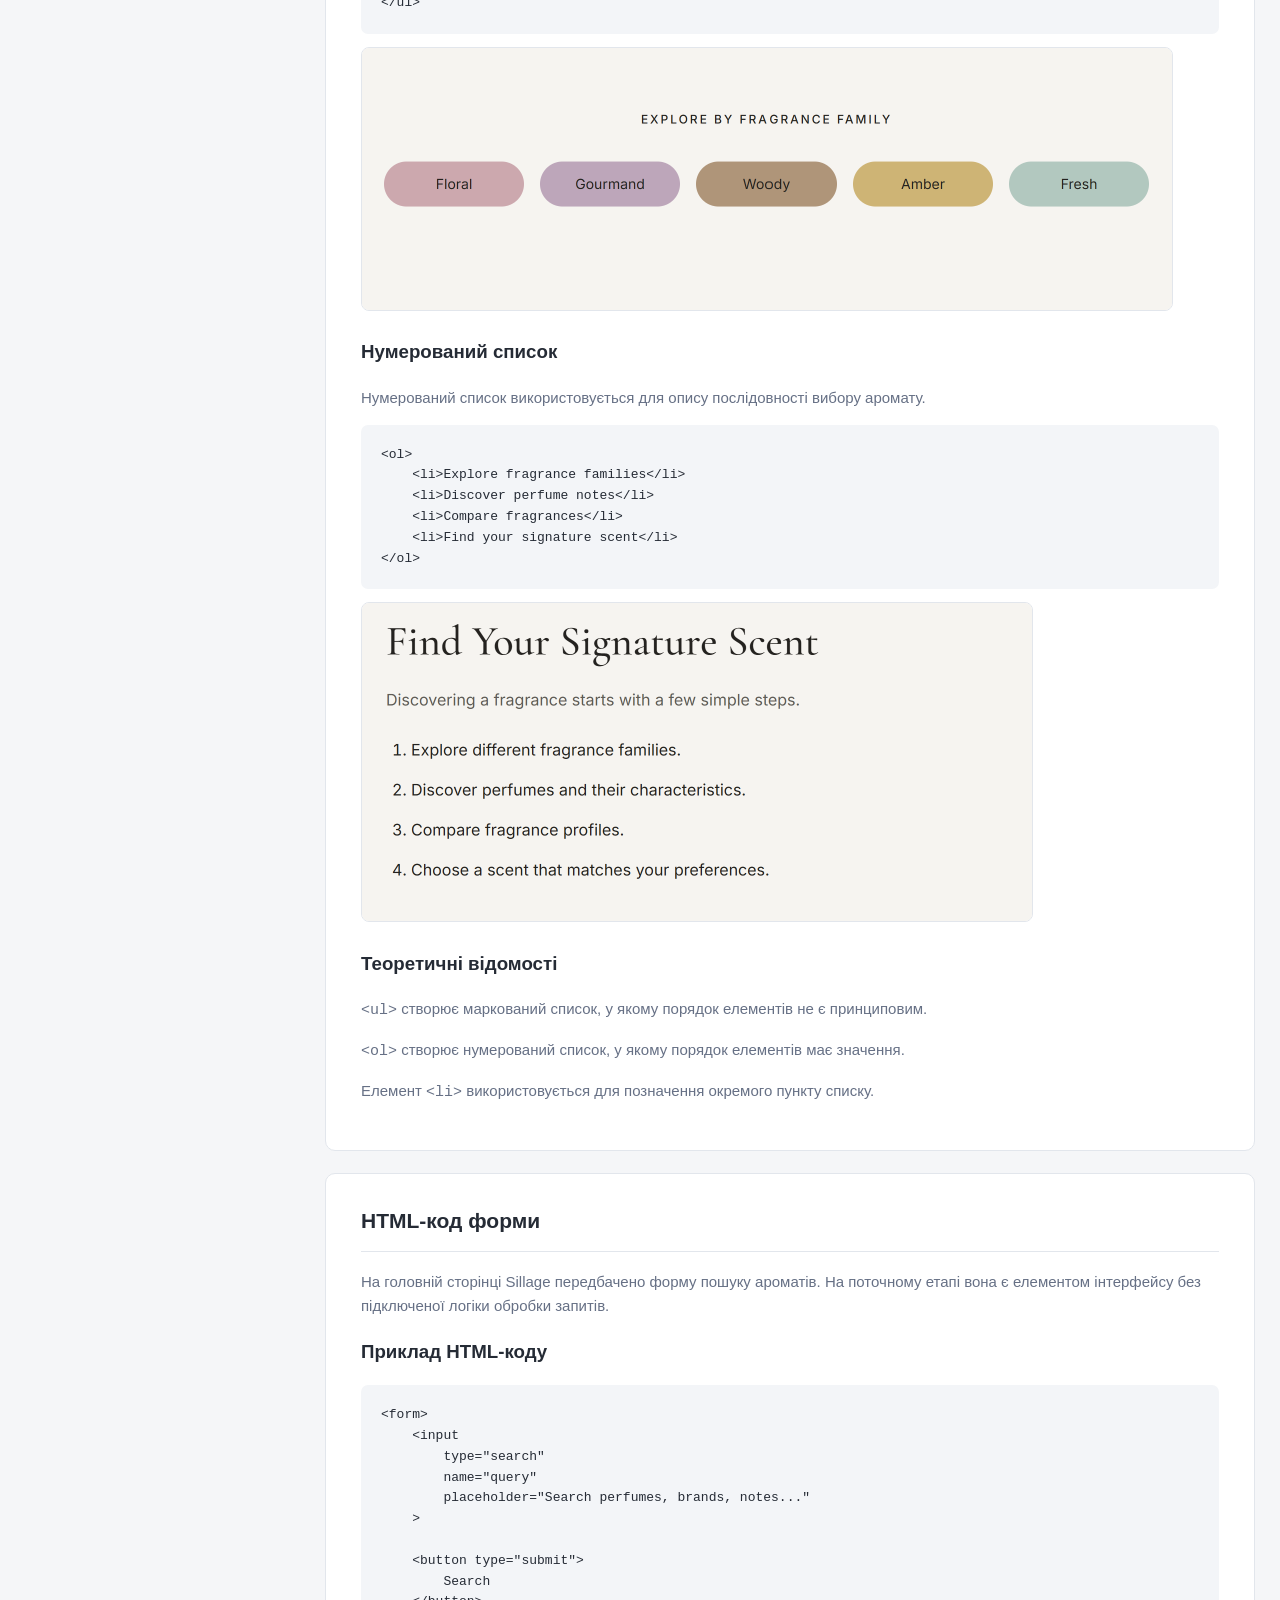
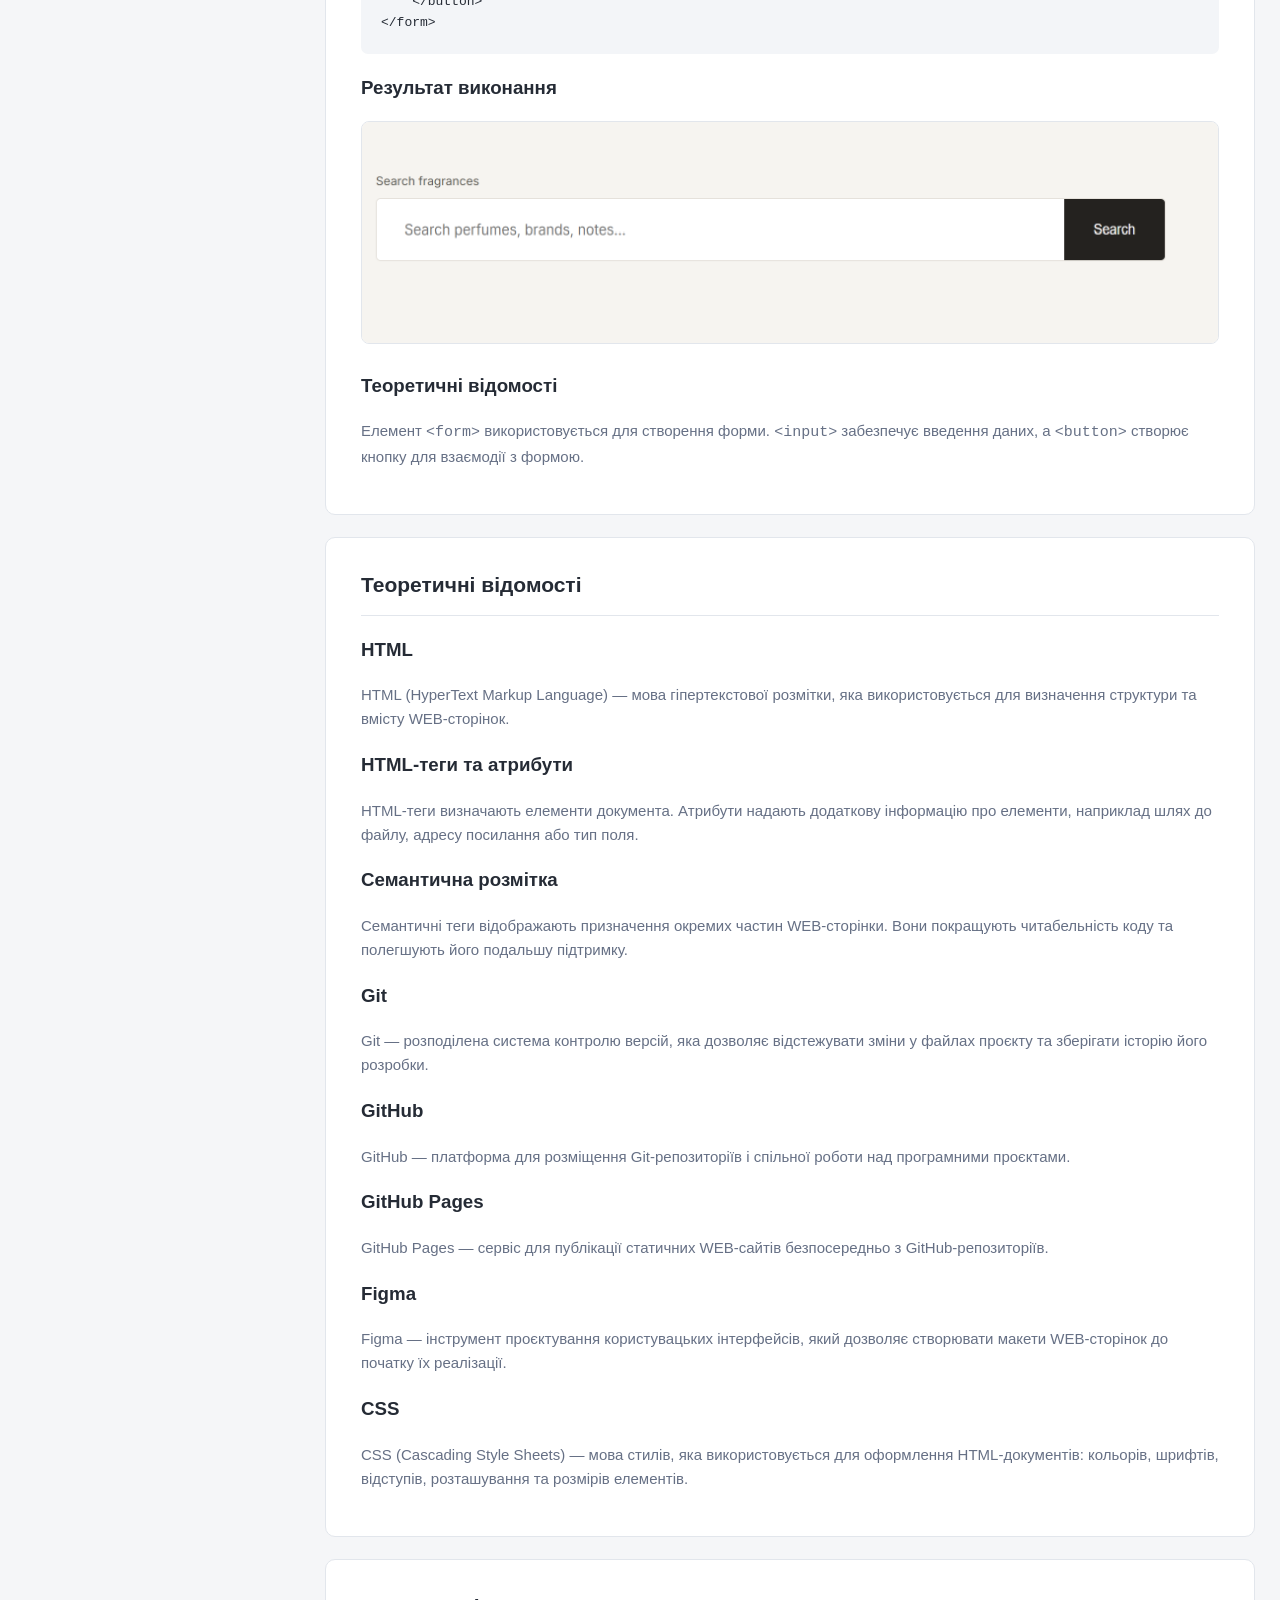
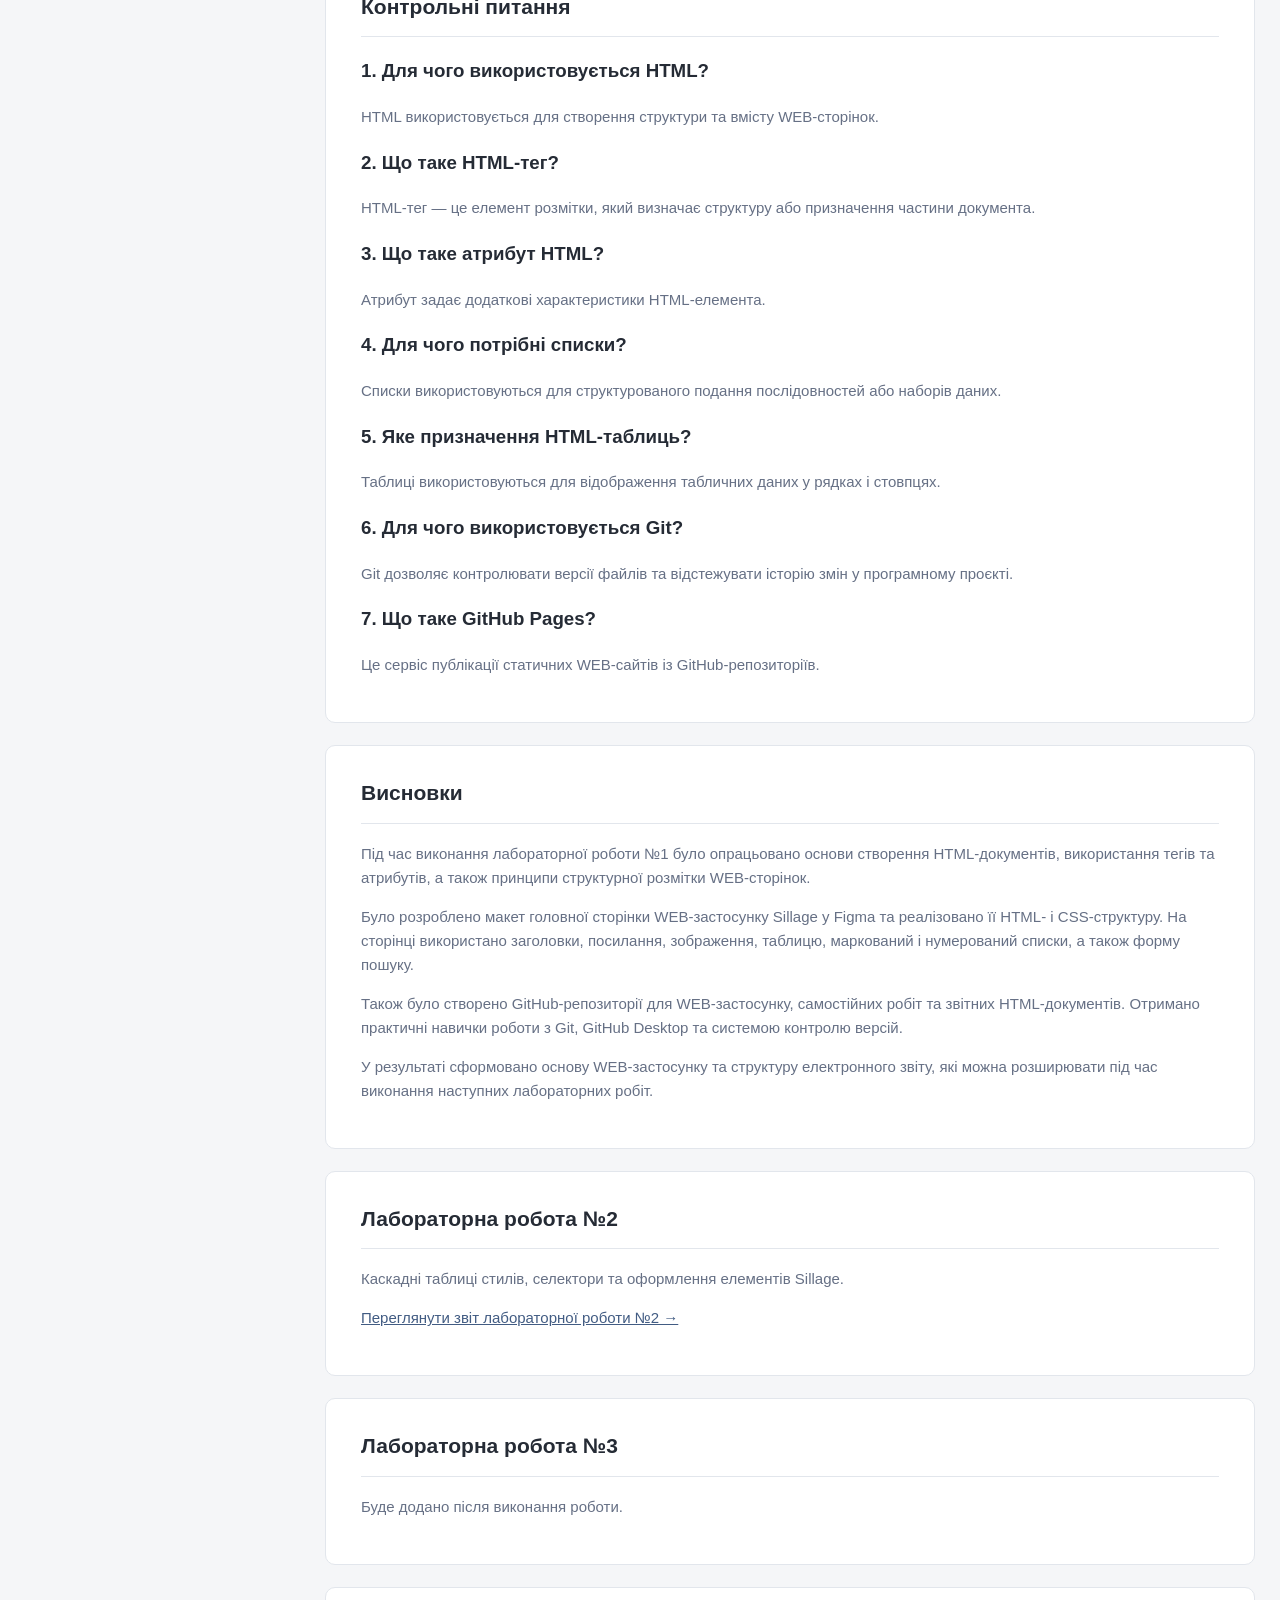
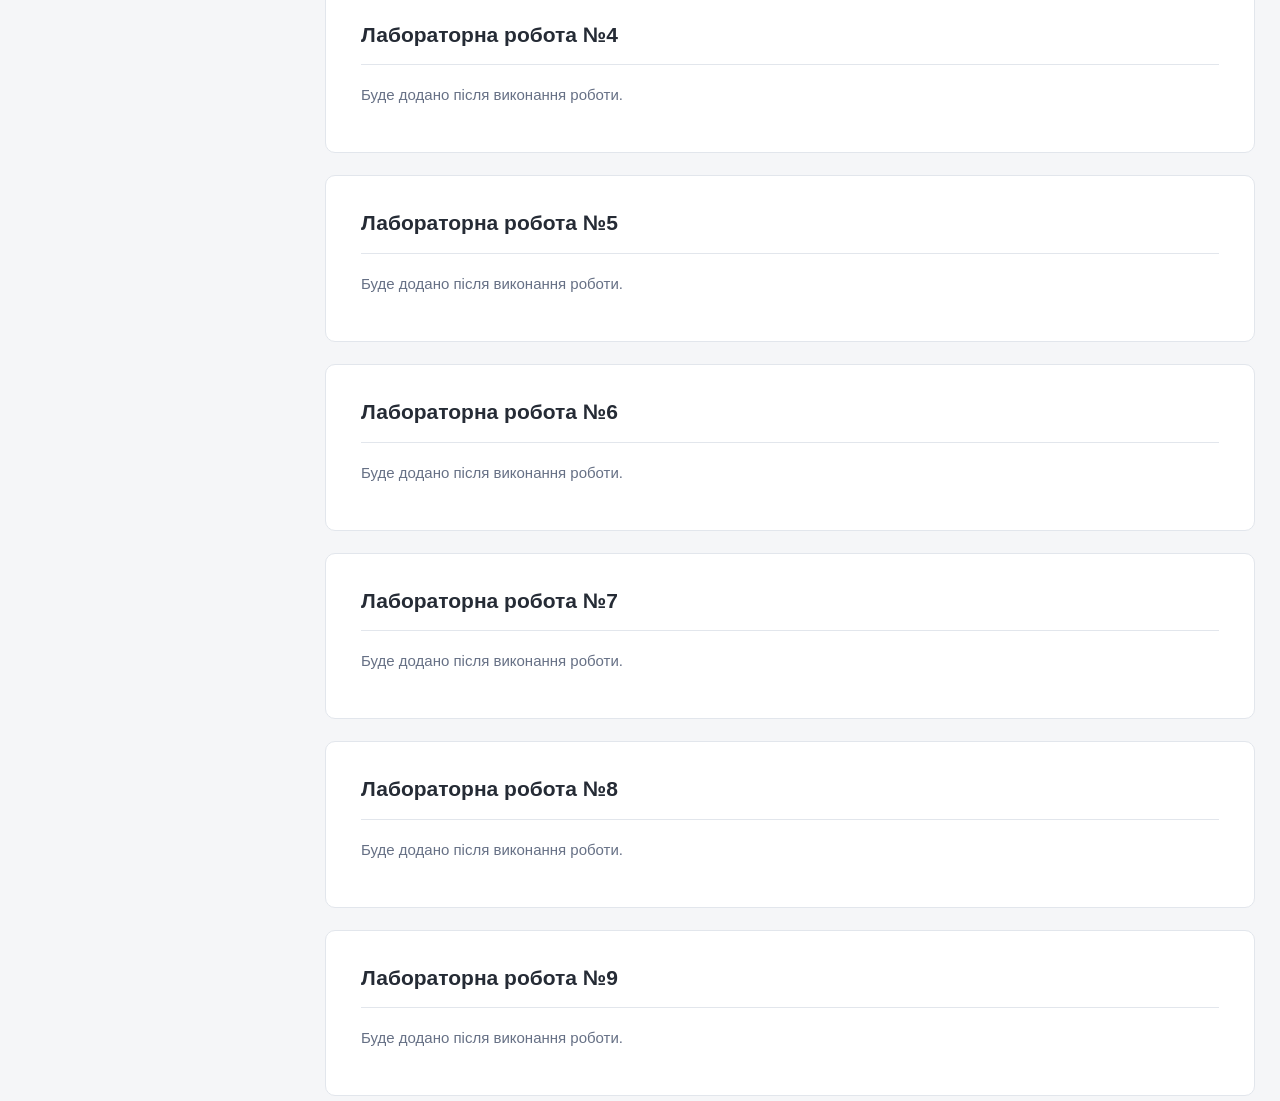
==== commit 2345df39: "lab2" ====
--- a/index.html
+++ b/index.html
@@ -10,28 +10,21 @@
 
 <body>
 
-    <header>
-        <img
-            src="images/student.jpg"
-            alt="Фото студентки"
-            class="student-photo"
-        >
-
-        <h1>ЗВІТИ З ЛАБОРАТОРНИХ РОБІТ</h1>
-
-        <h2>
-            З дисципліни «Веб-орієнтовані технології.
-            Frontend розробка»
-        </h2>
-
-        <p>Студентка групи ІП-44</p>
+    <header class="report-header">
+        <div class="header-text">
+            <h1>ЗВІТИ З ЛАБОРАТОРНИХ РОБІТ</h1>
+            <h2>З дисципліни «Веб-орієнтовані технології. Frontend розробка»</h2>
+            <p><strong>Виконавиця:</strong> студентка групи ІП-44 Дроздова Анастасія</p>
+        </div>
+        <img src="images/student.jpg" alt="Фото студентки Дроздової Анастасії"
+             class="student-photo" width="100" height="125">
     </header>
 
     <!-- НАВІГАЦІЯ ЗА ЛАБОРАТОРНИМИ РОБОТАМИ -->
 
     <nav class="labs-navigation">
-        <a href="#lab1">Лабораторна №1</a>
-        <a href="#lab2">Лабораторна №2</a>
+        <a href="#lab1" aria-current="page">Лабораторна №1</a>
+        <a href="lab2.html">Лабораторна №2</a>
         <a href="#lab3">Лабораторна №3</a>
         <a href="#lab4">Лабораторна №4</a>
         <a href="#lab5">Лабораторна №5</a>
@@ -815,7 +808,8 @@
 
             <section id="lab2">
                 <h2>Лабораторна робота №2</h2>
-                <p>Буде додано після виконання роботи.</p>
+                <p>Каскадні таблиці стилів, селектори та оформлення елементів Sillage.</p>
+                <p><a href="lab2.html">Переглянути звіт лабораторної роботи №2 →</a></p>
             </section>
 
             <section id="lab3">
--- a/style.css
+++ b/style.css
@@ -26,23 +26,26 @@
 }
 
 header {
-    background: var(--surface);
+    max-width: 1450px;
+    margin: 0 auto;
+    padding: 20px 25px;
+    display: grid;
+    grid-template-columns: minmax(0, 1fr) 100px;
+    align-items: center;
+    gap: 30px;
     text-align: center;
-    padding: 35px 20px 28px;
-    border-bottom: 1px solid var(--border);
 }
 
 header h1 {
-    font-size: 25px;
-    letter-spacing: 1px;
-    margin: 0 0 10px;
+    font-size: 23px;
+    margin: 0 0 8px;
 }
 
 header h2 {
-    font-size: 16px;
-    font-weight: 400;
-    color: var(--muted);
-    margin: 0 0 12px;
+    font-size: 17px;
+    font-weight: 600;
+    color: var(--text);
+    margin: 0 0 16px;
 }
 
 header p {
@@ -51,23 +54,27 @@
 }
 
 .labs-navigation {
+    display: grid;
+    grid-template-columns: repeat(9, minmax(0, 1fr));
+    gap: 12px;
+    max-width: 1450px;
+    margin: 0 auto;
+    padding: 0 25px 20px;
+}
+
+.labs-navigation a {
+    background: var(--surface);
     display: flex;
+    align-items: center;
     justify-content: center;
-    flex-wrap: wrap;
-    gap: 8px;
-    padding: 20px;
-    background: var(--surface);
-    border-bottom: 1px solid var(--border);
-}
-
-.labs-navigation a {
-    padding: 11px 15px;
-    border: 1px solid var(--border);
-    border-radius: 7px;
+    min-height: 65px;
+    padding: 10px;
+    border: 1px solid var(--border);
+    border-radius: 14px;
     color: var(--text);
+    text-align: center;
     text-decoration: none;
     font-size: 13px;
-    transition: 0.2s;
 }
 
 .labs-navigation a:hover {
@@ -75,15 +82,16 @@
     border-color: var(--accent);
 }
 
-.labs-navigation a:first-child {
+.labs-navigation a[aria-current="page"] {
     background: var(--accent);
     border-color: var(--accent);
     color: white;
+    font-weight: bold;
 }
 
 .report-layout {
     max-width: 1450px;
-    margin: 35px auto;
+    margin: 0 auto 35px;
     padding: 0 25px;
     display: grid;
     grid-template-columns: 275px minmax(0, 1fr);
@@ -92,29 +100,33 @@
 }
 
 aside {
-    background: var(--surface);
-    border: 1px solid var(--border);
-    border-radius: 10px;
-    padding: 22px;
+    padding: 0;
     position: sticky;
     top: 20px;
 }
 
 aside h3 {
     font-size: 16px;
-    margin: 0 0 20px;
+    text-align: center;
+    margin: 0 0 14px;
+    padding: 12px;
+    border: 1px solid var(--border);
+    border-radius: 30px;
 }
 
 .side-navigation {
     display: flex;
     flex-direction: column;
-    gap: 6px;
+    gap: 10px;
 }
 
 .side-navigation a {
-    padding: 11px 13px;
-    border-radius: 6px;
-    color: var(--muted);
+    background: var(--surface);
+    padding: 10px 14px;
+    border: 1px solid var(--border);
+    border-radius: 30px;
+    color: var(--text);
+    text-align: center;
     text-decoration: none;
     font-size: 13px;
 }
@@ -202,14 +214,93 @@
 
 .student-photo {
     display: block;
-    width: 115px;
-    height: 145px;
+    width: 100px;
+    height: 125px;
     object-fit: cover;
     object-position: center top;
+    border: 1px solid var(--border);
+    margin: 0;
+    justify-self: end;
+}
+
+
+
+
+/* Приклади з лабораторної роботи №2. */
+.example-result {
+    margin: 24px 0;
+}
+
+.example-result iframe {
+    display: block;
+    width: 100%;
+    height: 480px;
+    border: 1px solid var(--border);
     border-radius: 8px;
-    border: 2px solid #E2E6EC;
-    margin: 0 auto 18px;
-}
-
-
-
+    background: #F7F4EF;
+}
+
+.example-result figcaption {
+    margin-top: 10px;
+    color: var(--muted);
+    font-size: 13px;
+}
+
+.report-label {
+    color: var(--accent);
+    font-weight: bold;
+}
+
+a:focus-visible {
+    outline: 2px solid var(--accent);
+    outline-offset: 3px;
+}
+
+@media (max-width: 850px) {
+    .example-result iframe {
+        height: 420px;
+    }
+}
+
+/* На вузьких екранах меню переноситься, фото залишається праворуч. */
+@media (max-width: 1100px) {
+    .labs-navigation {
+        grid-template-columns: repeat(3, minmax(0, 1fr));
+    }
+}
+
+@media (max-width: 550px) {
+    header {
+        grid-template-columns: minmax(0, 1fr) 75px;
+        gap: 12px;
+        padding: 20px 15px;
+    }
+
+    header h1 {
+        font-size: 17px;
+    }
+
+    header h2 {
+        font-size: 13px;
+        margin-bottom: 10px;
+    }
+
+    header p {
+        font-size: 12px;
+    }
+
+    .student-photo {
+        width: 75px;
+        height: 94px;
+    }
+
+    .labs-navigation {
+        padding: 0 15px 20px;
+        gap: 8px;
+    }
+
+    .labs-navigation a {
+        padding: 8px;
+        font-size: 12px;
+    }
+}
